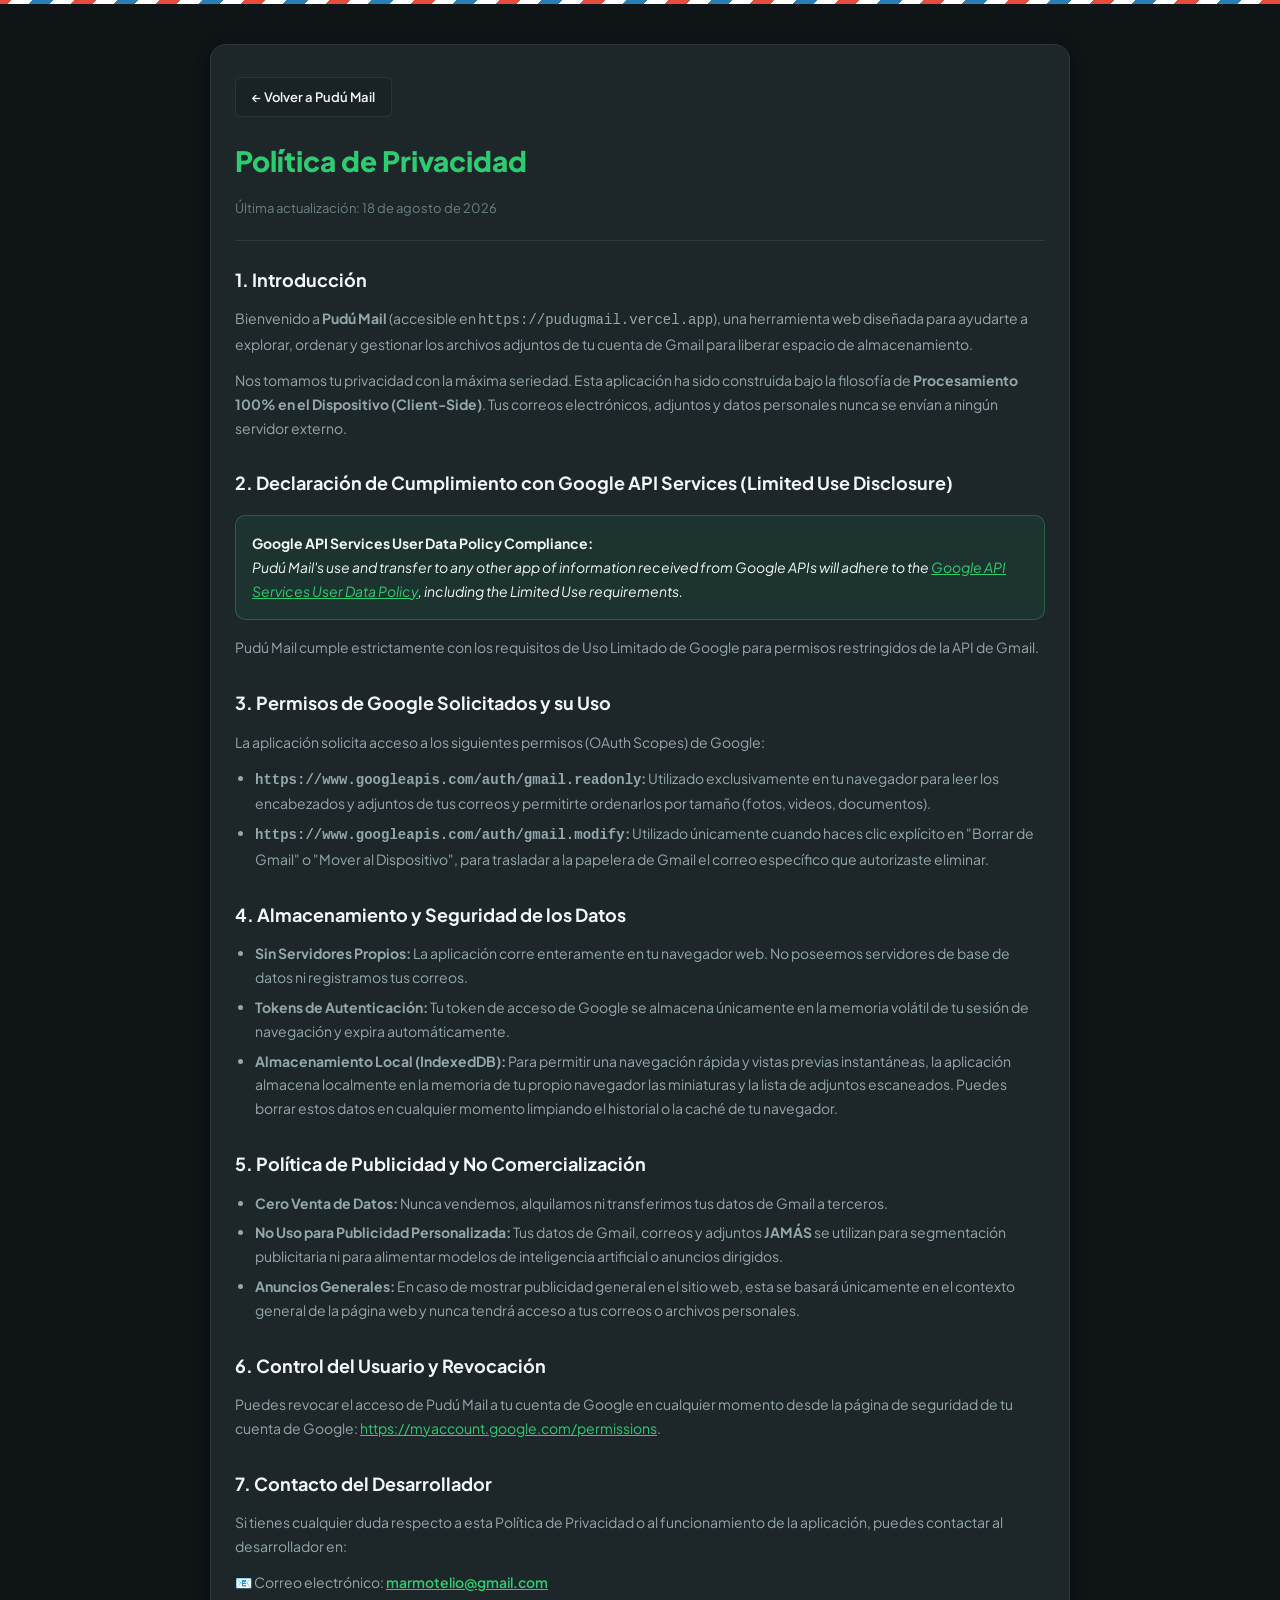
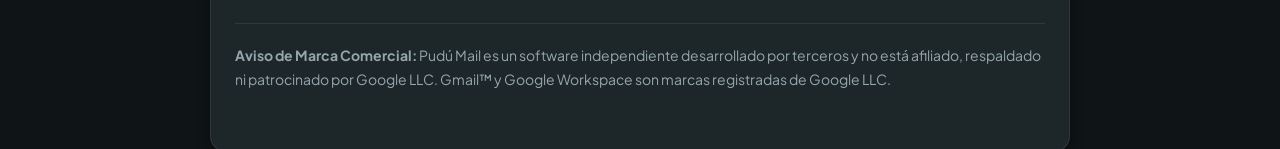
==== privacy.html @ 24bbc33c "legal: Add Privacy Policy, Terms of Service, Google Limited Use disclosure and trademark disclaimer " ====
<!DOCTYPE html>
<html lang="es">
<head>
  <meta charset="UTF-8">
  <meta name="viewport" content="width=device-width, initial-scale=1.0">
  <title>Política de Privacidad | Pudú Mail</title>
  <meta name="description" content="Política de Privacidad de Pudú Mail. Conoce cómo protegemos tus datos de Gmail con procesamiento 100% del lado del cliente.">
  <link rel="preconnect" href="https://fonts.googleapis.com">
  <link rel="preconnect" href="https://fonts.gstatic.com" crossorigin>
  <link href="https://fonts.googleapis.com/css2?family=Plus+Jakarta+Sans:wght@400;500;600;700;800&family=JetBrains+Mono:wght@500;700&display=swap" rel="stylesheet">
  <link rel="stylesheet" href="style.css">
  <link rel="icon" href="data:image/svg+xml,<svg xmlns=%22http://www.w3.org/2000/svg%22 viewBox=%220 0 100 100%22><text y=%22.9em%22 font-size=%2290%22>🦌</text></svg>">
  <style>
    .legal-container {
      max-width: 860px;
      margin: 40px auto;
      padding: 32px 24px;
      background: var(--bg-surface);
      border: 1px solid var(--border-subtle);
      border-radius: var(--radius-lg);
      box-shadow: var(--shadow-md);
      color: var(--text-primary);
      line-height: 1.7;
    }
    .legal-header {
      border-bottom: 1px solid var(--border-subtle);
      padding-bottom: 20px;
      margin-bottom: 24px;
    }
    .legal-header h1 {
      font-size: 28px;
      font-weight: 800;
      color: #2ecc71;
      margin-bottom: 8px;
    }
    .legal-date {
      font-size: 13px;
      color: var(--text-muted);
    }
    .legal-section {
      margin-bottom: 28px;
    }
    .legal-section h2 {
      font-size: 18px;
      font-weight: 700;
      color: var(--text-primary);
      margin-bottom: 12px;
    }
    .legal-section p, .legal-section ul {
      font-size: 14px;
      color: var(--text-secondary);
      margin-bottom: 12px;
    }
    .legal-section ul {
      padding-left: 20px;
    }
    .legal-section li {
      margin-bottom: 6px;
    }
    .highlight-box {
      background: rgba(46, 204, 113, 0.08);
      border: 1px solid rgba(46, 204, 113, 0.3);
      padding: 16px;
      border-radius: var(--radius-md);
      margin: 16px 0;
      font-size: 14px;
    }
    .btn-back-home {
      display: inline-flex;
      align-items: center;
      gap: 6px;
      padding: 8px 16px;
      background: var(--bg-card);
      border: 1px solid var(--border-subtle);
      border-radius: var(--radius-sm);
      color: var(--text-primary);
      text-decoration: none;
      font-size: 13px;
      font-weight: 600;
      margin-bottom: 20px;
      transition: all 0.2s ease;
    }
    .btn-back-home:hover {
      border-color: #2ecc71;
      color: #2ecc71;
    }
  </style>
</head>
<body class="pudu-theme">
  <div class="airmail-ribbon"></div>

  <div class="legal-container">
    <a href="index.html" class="btn-back-home">&larr; Volver a Pudú Mail</a>

    <div class="legal-header">
      <h1>Política de Privacidad</h1>
      <span class="legal-date">Última actualización: 18 de agosto de 2026</span>
    </div>

    <div class="legal-section">
      <h2>1. Introducción</h2>
      <p>
        Bienvenido a <strong>Pudú Mail</strong> (accesible en <code>https://pudugmail.vercel.app</code>), una herramienta web diseñada para ayudarte a explorar, ordenar y gestionar los archivos adjuntos de tu cuenta de Gmail para liberar espacio de almacenamiento.
      </p>
      <p>
        Nos tomamos tu privacidad con la máxima seriedad. Esta aplicación ha sido construida bajo la filosofía de <strong>Procesamiento 100% en el Dispositivo (Client-Side)</strong>. Tus correos electrónicos, adjuntos y datos personales nunca se envían a ningún servidor externo.
      </p>
    </div>

    <div class="legal-section">
      <h2>2. Declaración de Cumplimiento con Google API Services (Limited Use Disclosure)</h2>
      <div class="highlight-box">
        <strong>Google API Services User Data Policy Compliance:</strong><br>
        <em>Pudú Mail's use and transfer to any other app of information received from Google APIs will adhere to the <a href="https://developers.google.com/terms/api-services-user-data-policy" target="_blank" style="color: #2ecc71; text-decoration: underline;">Google API Services User Data Policy</a>, including the Limited Use requirements.</em>
      </div>
      <p>
        Pudú Mail cumple estrictamente con los requisitos de Uso Limitado de Google para permisos restringidos de la API de Gmail.
      </p>
    </div>

    <div class="legal-section">
      <h2>3. Permisos de Google Solicitados y su Uso</h2>
      <p>La aplicación solicita acceso a los siguientes permisos (OAuth Scopes) de Google:</p>
      <ul>
        <li>
          <strong><code>https://www.googleapis.com/auth/gmail.readonly</code>:</strong> Utilizado exclusivamente en tu navegador para leer los encabezados y adjuntos de tus correos y permitirte ordenarlos por tamaño (fotos, videos, documentos).
        </li>
        <li>
          <strong><code>https://www.googleapis.com/auth/gmail.modify</code>:</strong> Utilizado únicamente cuando haces clic explícito en "Borrar de Gmail" o "Mover al Dispositivo", para trasladar a la papelera de Gmail el correo específico que autorizaste eliminar.
        </li>
      </ul>
    </div>

    <div class="legal-section">
      <h2>4. Almacenamiento y Seguridad de los Datos</h2>
      <ul>
        <li><strong>Sin Servidores Propios:</strong> La aplicación corre enteramente en tu navegador web. No poseemos servidores de base de datos ni registramos tus correos.</li>
        <li><strong>Tokens de Autenticación:</strong> Tu token de acceso de Google se almacena únicamente en la memoria volátil de tu sesión de navegación y expira automáticamente.</li>
        <li><strong>Almacenamiento Local (IndexedDB):</strong> Para permitir una navegación rápida y vistas previas instantáneas, la aplicación almacena localmente en la memoria de tu propio navegador las miniaturas y la lista de adjuntos escaneados. Puedes borrar estos datos en cualquier momento limpiando el historial o la caché de tu navegador.</li>
      </ul>
    </div>

    <div class="legal-section">
      <h2>5. Política de Publicidad y No Comercialización</h2>
      <ul>
        <li><strong>Cero Venta de Datos:</strong> Nunca vendemos, alquilamos ni transferimos tus datos de Gmail a terceros.</li>
        <li><strong>No Uso para Publicidad Personalizada:</strong> Tus datos de Gmail, correos y adjuntos <strong>JAMÁS</strong> se utilizan para segmentación publicitaria ni para alimentar modelos de inteligencia artificial o anuncios dirigidos.</li>
        <li><strong>Anuncios Generales:</strong> En caso de mostrar publicidad general en el sitio web, esta se basará únicamente en el contexto general de la página web y nunca tendrá acceso a tus correos o archivos personales.</li>
      </ul>
    </div>

    <div class="legal-section">
      <h2>6. Control del Usuario y Revocación</h2>
      <p>
        Puedes revocar el acceso de Pudú Mail a tu cuenta de Google en cualquier momento desde la página de seguridad de tu cuenta de Google: <a href="https://myaccount.google.com/permissions" target="_blank" style="color: #2ecc71;">https://myaccount.google.com/permissions</a>.
      </p>
    </div>

    <div class="legal-section">
      <h2>7. Contacto del Desarrollador</h2>
      <p>
        Si tienes cualquier duda respecto a esta Política de Privacidad o al funcionamiento de la aplicación, puedes contactar al desarrollador en:
      </p>
      <p>
        📧 Correo electrónico: <a href="mailto:marmotelio@gmail.com" style="color: #2ecc71; font-weight: 600;">marmotelio@gmail.com</a>
      </p>
    </div>

    <div class="legal-section" style="border-top: 1px solid var(--border-subtle); padding-top: 20px; font-size: 12px; color: var(--text-muted);">
      <p>
        <strong>Aviso de Marca Comercial:</strong> Pudú Mail es un software independiente desarrollado por terceros y no está afiliado, respaldado ni patrocinado por Google LLC. Gmail™ y Google Workspace son marcas registradas de Google LLC.
      </p>
    </div>
  </div>
</body>
</html>
---- style.css ----
/* ==========================================================================
   PUDÚ GMAIL - CHILEAN POSTAL THEME
   Warm Southern Chilean Forest & Vintage Post Office Aesthetics
   ========================================================================== */

:root {
  --font-main: 'Plus Jakarta Sans', -apple-system, BlinkMacSystemFont, 'Segoe UI', Roboto, sans-serif;
  --font-mono: 'JetBrains Mono', monospace;

  /* Palette: Warm Patagonian Wood, Valdivian Forest & Airmail */
  --bg-app: #0f1416;
  --bg-sidebar: #161e20;
  --bg-surface: #1d272a;
  --bg-surface-hover: #263337;
  --bg-card: #192225;
  --bg-card-hover: #222e32;
  --bg-modal: #161e20;

  --border-subtle: rgba(255, 255, 255, 0.08);
  --border-wood: #3a4a4f;

  --text-primary: #f2f7f7;
  --text-secondary: #94a7ac;
  --text-muted: #6b7f84;

  --pudu-brown: #a0522d;
  --pudu-amber: #e67e22;
  --pudu-forest: #2ecc71;
  --pudu-forest-dark: #1b5e20;
  --pudu-blue: #3498db;
  --pudu-red: #e74c3c;
  --pudu-gold: #f39c12;

  --radius-sm: 6px;
  --radius-md: 10px;
  --radius-lg: 16px;
  --radius-xl: 24px;

  --shadow-sm: 0 1px 3px rgba(0, 0, 0, 0.3);
  --shadow-md: 0 4px 14px rgba(0, 0, 0, 0.4);
  --shadow-lg: 0 12px 30px rgba(0, 0, 0, 0.6);
  --shadow-glow-huge: 0 0 18px rgba(231, 76, 60, 0.35);
  --shadow-glow-audio: 0 0 16px rgba(52, 152, 219, 0.4);
}

* {
  box-sizing: border-box;
  margin: 0;
  padding: 0;
}

body.pudu-theme {
  font-family: var(--font-main);
  background-color: var(--bg-app);
  color: var(--text-primary);
  height: 100vh;
  overflow: hidden;
  display: flex;
  flex-direction: column;
  -webkit-font-smoothing: antialiased;
}

/* --------------------------------------------------------------------------
   Aeropostal Ribbon Top
   -------------------------------------------------------------------------- */
.airmail-ribbon {
  height: 4px;
  background: repeating-linear-gradient(
    -45deg,
    #e74c3c 0,
    #e74c3c 15px,
    #ffffff 15px,
    #ffffff 30px,
    #2980b9 30px,
    #2980b9 45px,
    #ffffff 45px,
    #ffffff 60px
  );
  width: 100%;
  flex-shrink: 0;
}

/* --------------------------------------------------------------------------
   Zero-Friction Authentication Hero Screen
   -------------------------------------------------------------------------- */
.login-hero-container {
  flex: 1;
  display: flex;
  align-items: center;
  justify-content: center;
  padding: 24px;
  background: radial-gradient(circle at center, #1b2629 0%, #0d1214 100%);
  overflow-y: auto;
}

.login-hero-card {
  background: var(--bg-card);
  border: 1px solid var(--border-wood);
  border-radius: var(--radius-xl);
  padding: 40px 32px;
  max-width: 480px;
  width: 100%;
  text-align: center;
  box-shadow: var(--shadow-lg);
  display: flex;
  flex-direction: column;
  align-items: center;
  gap: 14px;
  animation: fadeIn 0.3s ease;
}

.hero-pudu-box {
  width: 110px;
  height: 110px;
  border-radius: 50%;
  overflow: hidden;
  border: 3px solid #2ecc71;
  box-shadow: 0 4px 20px rgba(46, 204, 113, 0.35);
  margin-bottom: 2px;
}
.hero-pudu-img { width: 100%; height: 100%; object-fit: cover; }

.login-hero-card h2 {
  font-size: 26px;
  font-weight: 800;
  color: #fff;
  letter-spacing: -0.5px;
}

.hero-badge {
  font-size: 10px;
  font-weight: 700;
  background: rgba(231, 76, 60, 0.2);
  color: #ff7675;
  padding: 3px 8px;
  border-radius: 12px;
  letter-spacing: 0.5px;
}

.hero-subtitle {
  font-size: 13px;
  color: var(--text-secondary);
  line-height: 1.5;
  max-width: 380px;
  margin-bottom: 6px;
}

.hero-action-box {
  width: 100%;
  display: flex;
  flex-direction: column;
  gap: 12px;
}

.btn-google-direct {
  background: #ffffff;
  color: #1f2937;
  border: none;
  border-radius: var(--radius-md);
  padding: 14px 20px;
  font-family: inherit;
  font-size: 15px;
  font-weight: 700;
  display: inline-flex;
  align-items: center;
  justify-content: center;
  gap: 12px;
  cursor: pointer;
  box-shadow: 0 4px 14px rgba(0, 0, 0, 0.3);
  transition: all 0.2s cubic-bezier(0.16, 1, 0.3, 1);
}

.btn-google-direct:hover {
  background: #f3f4f6;
  transform: translateY(-2px);
  box-shadow: 0 6px 20px rgba(0, 0, 0, 0.4);
}

.hero-privacy-note {
  font-size: 11px;
  color: var(--text-muted);
  line-height: 1.4;
}

.hero-footer-features {
  display: flex;
  justify-content: space-between;
  width: 100%;
  border-top: 1px solid var(--border-subtle);
  padding-top: 16px;
  margin-top: 6px;
  gap: 10px;
}

.hero-feature-item {
  display: flex;
  flex-direction: column;
  align-items: center;
  gap: 2px;
  flex: 1;
}
.hero-feature-item span { font-size: 18px; margin-bottom: 2px; }
.hero-feature-item strong { font-size: 11px; color: var(--text-primary); }
.hero-feature-item small { font-size: 10px; color: var(--text-muted); text-align: center; }

/* --------------------------------------------------------------------------
   Layout
   -------------------------------------------------------------------------- */
.app-layout {
  display: flex;
  flex: 1;
  height: calc(100vh - 4px);
  overflow: hidden;
}

/* --------------------------------------------------------------------------
   Sync Progress Banner
   -------------------------------------------------------------------------- */
.sync-banner {
  background: linear-gradient(90deg, #1b5e20, #2e7d32, #1565c0);
  color: #fff;
  padding: 10px 20px;
  font-size: 13px;
  box-shadow: 0 3px 10px rgba(0,0,0,0.3);
  z-index: 100;
  transition: all 0.3s ease;
}

.sync-banner-content {
  display: flex;
  align-items: center;
  gap: 14px;
  max-width: 1400px;
  margin: 0 auto;
}

.pudu-walking-icon {
  font-size: 20px;
  animation: puduBounce 0.6s infinite alternate ease-in-out;
}

@keyframes puduBounce {
  from { transform: translateY(0); }
  to { transform: translateY(-4px); }
}

.sync-text-group {
  display: flex;
  flex-direction: column;
  min-width: 200px;
}
.sync-text-group strong { font-size: 12px; }
.sync-text-group span { font-size: 11px; opacity: 0.85; }

.sync-progress-bar-container {
  flex: 1;
  height: 8px;
  background: rgba(255,255,255,0.2);
  border-radius: 4px;
  overflow: hidden;
}

.sync-progress-bar {
  height: 100%;
  background: #a5d6a7;
  transition: width 0.25s ease;
}

.sync-pct {
  font-family: var(--font-mono);
  font-weight: 700;
  font-size: 12px;
}

/* --------------------------------------------------------------------------
   Sidebar
   -------------------------------------------------------------------------- */
.sidebar {
  width: 280px;
  min-width: 280px;
  background-color: var(--bg-sidebar);
  border-right: 1px solid var(--border-subtle);
  display: flex;
  flex-direction: column;
  height: 100%;
}

.sidebar-header {
  padding: 16px 18px;
  border-bottom: 1px solid var(--border-subtle);
}

.brand {
  display: flex;
  align-items: center;
  gap: 12px;
}

.brand-avatar-box {
  width: 44px;
  height: 44px;
  border-radius: 50%;
  overflow: hidden;
  border: 2px solid var(--pudu-amber);
  box-shadow: 0 2px 8px rgba(230, 126, 34, 0.3);
  flex-shrink: 0;
  background: #2c3e50;
  display: flex;
  align-items: center;
  justify-content: center;
}

.brand-pudu-img {
  width: 100%;
  height: 100%;
  object-fit: cover;
}

.fallback-avatar { font-size: 24px; }

.brand-text h2 {
  font-size: 16px;
  font-weight: 800;
  letter-spacing: -0.3px;
  color: #fff;
}

.badge-chile {
  font-size: 9px;
  background: rgba(231, 76, 60, 0.2);
  color: #ff7675;
  padding: 2px 6px;
  border-radius: 4px;
  font-weight: 700;
  letter-spacing: 0.5px;
}

.sidebar-scrollable {
  flex: 1;
  overflow-y: auto;
  padding: 16px 14px;
  display: flex;
  flex-direction: column;
  gap: 16px;
}

/* Account Card with Postal Stamp */
.account-card {
  background: var(--bg-surface);
  border: 1px solid var(--border-subtle);
  border-radius: var(--radius-md);
  padding: 10px 12px;
  display: flex;
  align-items: center;
  gap: 10px;
  position: relative;
}

.account-stamp {
  width: 34px;
  height: 34px;
  border-radius: 4px;
  overflow: hidden;
  border: 1px dashed rgba(255,255,255,0.3);
  flex-shrink: 0;
}

.stamp-mini-img {
  width: 100%;
  height: 100%;
  object-fit: cover;
}

.account-info {
  flex: 1;
  min-width: 0;
}

.account-email {
  font-size: 12px;
  font-weight: 600;
  display: block;
  white-space: nowrap;
  overflow: hidden;
  text-overflow: ellipsis;
}

.account-status {
  font-size: 10px;
  color: var(--text-secondary);
}

.account-status.active {
  color: #2ecc71;
}

/* Freed Space Card */
.freed-space-card {
  background: linear-gradient(135deg, rgba(46, 204, 113, 0.15), rgba(39, 174, 96, 0.05));
  border: 1px solid rgba(46, 204, 113, 0.3);
  border-radius: var(--radius-md);
  padding: 10px 12px;
  display: flex;
  align-items: center;
  gap: 10px;
}

.freed-icon { font-size: 24px; }
.freed-content { display: flex; flex-direction: column; }
.freed-label { font-size: 11px; color: var(--text-secondary); }
.freed-content strong {
  font-family: var(--font-mono);
  font-size: 15px;
  color: #2ecc71;
}

/* Sidebar Nav */
.section-title {
  font-size: 11px;
  font-weight: 700;
  color: var(--text-muted);
  letter-spacing: 0.8px;
  margin-bottom: 8px;
  padding-left: 8px;
}

.nav-links {
  display: flex;
  flex-direction: column;
  gap: 2px;
}

.nav-item {
  display: flex;
  align-items: center;
  gap: 10px;
  padding: 9px 12px;
  background: transparent;
  border: none;
  color: var(--text-secondary);
  font-family: inherit;
  font-size: 13px;
  font-weight: 500;
  border-radius: var(--radius-sm);
  cursor: pointer;
  width: 100%;
  text-align: left;
  transition: all 0.15s ease;
}

.nav-item:hover {
  background-color: var(--bg-surface-hover);
  color: var(--text-primary);
}

.nav-item.active {
  background-color: rgba(46, 204, 113, 0.15);
  color: #a8e6cf;
  font-weight: 600;
}

.nav-icon { font-size: 16px; }
.nav-label { flex: 1; white-space: nowrap; overflow: hidden; text-overflow: ellipsis; }

.nav-count {
  font-size: 11px;
  font-family: var(--font-mono);
  background: rgba(255, 255, 255, 0.08);
  padding: 2px 6px;
  border-radius: 10px;
  color: var(--text-secondary);
}

/* Size Dots */
.size-dot { width: 8px; height: 8px; border-radius: 50%; }
.dot-huge { background-color: var(--pudu-red); box-shadow: 0 0 6px rgba(231, 76, 60, 0.6); }
.dot-large { background-color: var(--pudu-amber); }
.dot-medium { background-color: var(--pudu-blue); }
.dot-small { background-color: var(--pudu-forest); }

/* Storage Widget */
.storage-widget {
  background: var(--bg-surface);
  border: 1px solid var(--border-subtle);
  border-radius: var(--radius-md);
  padding: 12px 14px;
  display: flex;
  flex-direction: column;
  gap: 8px;
}

.storage-header {
  display: flex;
  justify-content: space-between;
  font-size: 12px;
  color: var(--text-secondary);
}

.storage-header strong {
  color: var(--text-primary);
  font-family: var(--font-mono);
}

.storage-multi-bar {
  display: flex;
  height: 6px;
  background: rgba(255,255,255,0.08);
  border-radius: 3px;
  overflow: hidden;
  gap: 2px;
}

.bar-segment { height: 100%; transition: width 0.3s ease; }
.bar-images { background: #3498db; }
.bar-videos { background: #e74c3c; }
.bar-docs { background: #2ecc71; }
.bar-other { background: #9b59b6; }

.storage-legend {
  display: flex;
  justify-content: space-between;
  font-size: 10px;
  color: var(--text-muted);
}
.legend-item { display: flex; align-items: center; gap: 4px; }
.legend-dot { width: 6px; height: 6px; border-radius: 50%; }
.dot-img { background: #3498db; }
.dot-vid { background: #e74c3c; }
.dot-doc { background: #2ecc71; }

.sidebar-footer {
  padding: 14px;
  border-top: 1px solid var(--border-subtle);
}

/* --------------------------------------------------------------------------
   Toolbar
   -------------------------------------------------------------------------- */
.main-content {
  flex: 1;
  display: flex;
  flex-direction: column;
  height: 100%;
  overflow: hidden;
  background: var(--bg-app);
}

.explorer-toolbar {
  padding: 12px 24px;
  background-color: var(--bg-sidebar);
  border-bottom: 1px solid var(--border-subtle);
  display: flex;
  align-items: center;
  justify-content: space-between;
  gap: 16px;
  flex-wrap: wrap;
}

.toolbar-left, .toolbar-right {
  display: flex;
  align-items: center;
  gap: 14px;
}

.breadcrumb-bar {
  display: flex;
  align-items: center;
  gap: 6px;
  font-size: 13px;
  color: var(--text-secondary);
}

.breadcrumb-root {
  display: flex;
  align-items: center;
  gap: 6px;
  color: var(--text-primary);
  font-weight: 700;
}

.breadcrumb-curr {
  color: #2ecc71;
  font-weight: 600;
}

/* Search Box */
.search-box {
  position: relative;
  width: 320px;
}

.search-icon {
  position: absolute;
  left: 10px;
  top: 50%;
  transform: translateY(-50%);
  color: var(--text-muted);
  pointer-events: none;
  font-size: 14px;
}

.search-box input {
  width: 100%;
  padding: 8px 32px 8px 34px;
  background: var(--bg-surface);
  border: 1px solid var(--border-subtle);
  border-radius: var(--radius-sm);
  color: var(--text-primary);
  font-family: inherit;
  font-size: 13px;
  outline: none;
  transition: all 0.2s ease;
}

.search-box input:focus {
  border-color: #2ecc71;
  background: var(--bg-surface-hover);
  box-shadow: 0 0 0 2px rgba(46, 204, 113, 0.2);
}

.btn-clear {
  position: absolute;
  right: 8px;
  top: 50%;
  transform: translateY(-50%);
  background: none;
  border: none;
  color: var(--text-muted);
  font-size: 16px;
  cursor: pointer;
}

/* Select Box */
.sort-selector {
  display: flex;
  align-items: center;
  gap: 6px;
}

.sort-label {
  font-size: 12px;
  color: var(--text-secondary);
}

.select-styled {
  background: var(--bg-surface);
  border: 1px solid var(--border-subtle);
  color: var(--text-primary);
  padding: 7px 12px;
  font-family: inherit;
  font-size: 13px;
  border-radius: var(--radius-sm);
  outline: none;
  cursor: pointer;
}
.select-styled:focus { border-color: #2ecc71; }

/* View Mode Switcher */
.view-toggle-group {
  display: flex;
  background: var(--bg-surface);
  border: 1px solid var(--border-subtle);
  border-radius: var(--radius-sm);
  padding: 2px;
}

.btn-toggle {
  background: transparent;
  border: none;
  color: var(--text-secondary);
  padding: 6px 8px;
  border-radius: 4px;
  cursor: pointer;
  display: flex;
  align-items: center;
  justify-content: center;
  transition: all 0.15s ease;
}

.btn-toggle:hover { color: var(--text-primary); }
.btn-toggle.active { background: var(--bg-surface-hover); color: #2ecc71; }

/* Status Bar */
.status-bar {
  padding: 8px 24px;
  background: rgba(22, 30, 32, 0.5);
  border-bottom: 1px solid var(--border-subtle);
  display: flex;
  align-items: center;
  justify-content: space-between;
  font-size: 12px;
  color: var(--text-secondary);
}

.pudu-hint-pill {
  background: rgba(46, 204, 113, 0.1);
  color: #a8e6cf;
  padding: 3px 8px;
  border-radius: 12px;
  font-size: 11px;
}

.checkbox-container {
  display: flex;
  align-items: center;
  gap: 8px;
  cursor: pointer;
  user-select: none;
}

/* --------------------------------------------------------------------------
   Explorer Grid View (Instagram-style Dynamic Feed)
   -------------------------------------------------------------------------- */
.explorer-body {
  flex: 1;
  overflow-y: auto;
  padding: 20px 24px 80px 24px;
  display: flex;
  flex-direction: column;
  scroll-behavior: smooth;
}

.attachments-grid {
  display: grid;
  grid-template-columns: repeat(auto-fill, minmax(210px, 1fr));
  gap: 16px;
}

/* Attachment Card */
.attachment-card {
  background: var(--bg-card);
  border: 1px solid var(--border-subtle);
  border-radius: var(--radius-md);
  overflow: hidden;
  display: flex;
  flex-direction: column;
  cursor: pointer;
  position: relative;
  transition: all 0.2s cubic-bezier(0.16, 1, 0.3, 1);
}

.attachment-card:hover {
  transform: translateY(-3px);
  border-color: rgba(46, 204, 113, 0.4);
  box-shadow: var(--shadow-md);
}

.attachment-card.huge-file {
  border-color: rgba(231, 76, 60, 0.3);
}
.attachment-card.huge-file:hover {
  box-shadow: var(--shadow-glow-huge);
}

.attachment-card.selected {
  border-color: #2ecc71;
  background-color: rgba(46, 204, 113, 0.08);
}

.attachment-card.audio-playing {
  border-color: #3498db;
  box-shadow: var(--shadow-glow-audio);
}

/* Thumbnail Area */
.card-preview-wrapper {
  position: relative;
  width: 100%;
  height: 155px;
  background-color: #111718;
  display: flex;
  align-items: center;
  justify-content: center;
  overflow: hidden;
}

.card-img-preview {
  width: 100%;
  height: 100%;
  object-fit: cover;
  transition: transform 0.3s ease, opacity 0.3s ease;
}

.card-img-preview.fade-in {
  animation: fadeIn 0.3s ease;
}

.attachment-card:hover .card-img-preview {
  transform: scale(1.04);
}

.card-loading-shimmer {
  display: flex;
  align-items: center;
  justify-content: center;
  width: 100%;
  height: 100%;
  background: linear-gradient(90deg, #131a1c 0%, #1a2427 50%, #131a1c 100%);
  background-size: 200% 100%;
  animation: shimmer 1.5s infinite;
}

@keyframes shimmer {
  0% { background-position: 200% 0; }
  100% { background-position: -200% 0; }
}

.card-icon-fallback {
  font-size: 44px;
  opacity: 0.85;
}

.card-size-badge {
  position: absolute;
  top: 8px;
  right: 8px;
  font-family: var(--font-mono);
  font-size: 11px;
  font-weight: 700;
  padding: 3px 7px;
  border-radius: 4px;
  backdrop-filter: blur(8px);
  background: rgba(15, 20, 22, 0.85);
  border: 1px solid var(--border-subtle);
  color: #fff;
  z-index: 2;
}

.badge-huge {
  background: rgba(231, 76, 60, 0.9);
  color: #fff;
  border-color: #e74c3c;
}
.badge-large {
  background: rgba(230, 126, 34, 0.9);
  color: #000;
  border-color: #e67e22;
}

/* Video Overlay */
.card-video-overlay {
  position: absolute;
  inset: 0;
  display: flex;
  align-items: center;
  justify-content: center;
  background: rgba(0, 0, 0, 0.35);
  z-index: 1;
}
.play-btn-circle {
  width: 42px;
  height: 42px;
  background: rgba(255, 255, 255, 0.95);
  border-radius: 50%;
  display: flex;
  align-items: center;
  justify-content: center;
  color: #0f1416;
  box-shadow: 0 4px 12px rgba(0,0,0,0.5);
  transition: transform 0.2s ease;
}
.attachment-card:hover .play-btn-circle {
  transform: scale(1.1);
}

/* Inline Audio Card Widget */
.card-audio-preview {
  width: 100%;
  height: 100%;
  background: linear-gradient(135deg, #1a2528 0%, #101618 100%);
  display: flex;
  flex-direction: column;
  align-items: center;
  justify-content: center;
  gap: 10px;
  padding: 16px;
}

.audio-pulse-circle {
  width: 48px;
  height: 48px;
  border-radius: 50%;
  background: #3498db;
  color: #fff;
  display: flex;
  align-items: center;
  justify-content: center;
  cursor: pointer;
  box-shadow: 0 4px 14px rgba(52, 152, 219, 0.4);
  transition: transform 0.2s ease, background-color 0.2s ease;
}
.audio-pulse-circle:hover {
  transform: scale(1.08);
  background: #2980b9;
}
.audio-pulse-circle.loading {
  animation: pulseLoading 1s infinite alternate;
}
@keyframes pulseLoading {
  from { opacity: 0.5; transform: scale(0.95); }
  to { opacity: 1; transform: scale(1.05); }
}

.audio-wave-bars {
  display: flex;
  align-items: flex-end;
  gap: 3px;
  height: 16px;
}
.audio-wave-bars span {
  width: 3px;
  height: 4px;
  background: #3498db;
  border-radius: 2px;
  transition: height 0.2s ease;
}
.attachment-card.audio-playing .audio-wave-bars span:nth-child(1) { animation: wave 0.8s infinite ease-in-out; }
.attachment-card.audio-playing .audio-wave-bars span:nth-child(2) { animation: wave 0.8s infinite ease-in-out 0.2s; }
.attachment-card.audio-playing .audio-wave-bars span:nth-child(3) { animation: wave 0.8s infinite ease-in-out 0.4s; }
.attachment-card.audio-playing .audio-wave-bars span:nth-child(4) { animation: wave 0.8s infinite ease-in-out 0.1s; }
.attachment-card.audio-playing .audio-wave-bars span:nth-child(5) { animation: wave 0.8s infinite ease-in-out 0.3s; }

@keyframes wave {
  0%, 100% { height: 4px; }
  50% { height: 16px; }
}

.audio-time-label {
  font-family: var(--font-mono);
  font-size: 11px;
  color: var(--text-secondary);
}

/* Rich Format Badge Box (AI, PSD, TIF, RAW, CAD, etc.) */
.card-format-badge-box {
  width: 100%;
  height: 100%;
  display: flex;
  flex-direction: column;
  align-items: center;
  justify-content: center;
  gap: 8px;
  padding: 16px;
  transition: transform 0.2s ease;
}

.attachment-card:hover .card-format-badge-box {
  transform: scale(1.05);
}

.format-icon {
  font-size: 46px;
  filter: drop-shadow(0 2px 8px rgba(0,0,0,0.3));
}

.format-label-pill {
  font-family: var(--font-mono);
  font-size: 11px;
  font-weight: 800;
  padding: 2px 8px;
  border-radius: 6px;
  border: 1.5px solid currentColor;
  background: rgba(15, 20, 22, 0.6);
  letter-spacing: 0.5px;
}

/* Card Checkbox */
.card-checkbox {
  position: absolute;
  top: 8px;
  left: 8px;
  z-index: 3;
  width: 18px;
  height: 18px;
  cursor: pointer;
  opacity: 0;
  transition: opacity 0.15s ease;
}

.attachment-card:hover .card-checkbox,
.attachment-card.selected .card-checkbox {
  opacity: 1;
}

/* Card Body */
.card-body {
  padding: 10px 12px;
  display: flex;
  flex-direction: column;
  gap: 4px;
  flex: 1;
}

.card-title {
  font-size: 13px;
  font-weight: 600;
  color: var(--text-primary);
  white-space: nowrap;
  overflow: hidden;
  text-overflow: ellipsis;
}

.card-meta {
  display: flex;
  align-items: center;
  justify-content: space-between;
  font-size: 11px;
  color: var(--text-secondary);
}

.card-sender {
  white-space: nowrap;
  overflow: hidden;
  text-overflow: ellipsis;
  max-width: 110px;
}

.card-actions-quick {
  display: flex;
  align-items: center;
  justify-content: space-between;
  margin-top: 6px;
  padding-top: 6px;
  border-top: 1px solid var(--border-subtle);
}

.btn-quick-move {
  background: rgba(46, 204, 113, 0.15);
  color: #2ecc71;
  border: none;
  font-size: 11px;
  font-weight: 600;
  padding: 3px 8px;
  border-radius: 4px;
  cursor: pointer;
  transition: background 0.15s ease;
}
.btn-quick-move:hover {
  background: rgba(46, 204, 113, 0.3);
}

.btn-quick-gmail {
  display: flex;
  align-items: center;
  gap: 4px;
  font-size: 11px;
  font-weight: 600;
  color: #ff7675;
  text-decoration: none;
  background: rgba(231, 76, 60, 0.1);
  padding: 3px 8px;
  border-radius: 4px;
}
.btn-quick-gmail:hover {
  background: rgba(231, 76, 60, 0.2);
}

/* --------------------------------------------------------------------------
   Infinite Scroll Sentinel (Gold Standard)
   -------------------------------------------------------------------------- */
.infinite-sentinel {
  width: 100%;
  padding: 30px 0 60px 0;
  display: flex;
  flex-direction: column;
  align-items: center;
  justify-content: center;
  min-height: 80px;
}

.infinite-loader {
  background: var(--bg-surface);
  border: 1px solid var(--border-subtle);
  padding: 10px 22px;
  border-radius: var(--radius-xl);
  display: inline-flex;
  align-items: center;
  gap: 10px;
  font-size: 13px;
  color: var(--text-secondary);
  box-shadow: var(--shadow-sm);
  transition: opacity 0.2s ease;
}

.loader-pudu-bounce {
  font-size: 18px;
  animation: puduBounce 0.6s infinite alternate ease-in-out;
}

.infinite-end-msg {
  padding: 16px 24px;
  color: var(--text-muted);
  font-size: 13px;
  font-weight: 500;
  text-align: center;
  opacity: 0.85;
}

/* --------------------------------------------------------------------------
   Table View (List Mode)
   -------------------------------------------------------------------------- */
.table-container {
  overflow-x: auto;
  background: var(--bg-card);
  border: 1px solid var(--border-subtle);
  border-radius: var(--radius-md);
}

.explorer-table {
  width: 100%;
  border-collapse: collapse;
  text-align: left;
  font-size: 13px;
}

.explorer-table th {
  padding: 10px 12px;
  background: var(--bg-surface);
  color: var(--text-secondary);
  font-weight: 600;
  border-bottom: 1px solid var(--border-subtle);
  white-space: nowrap;
}

.explorer-table th.sortable { cursor: pointer; }
.explorer-table th.sortable:hover { color: var(--text-primary); }
.explorer-table th.sortable.active { color: #2ecc71; }

.explorer-table td {
  padding: 10px 12px;
  border-bottom: 1px solid rgba(255, 255, 255, 0.04);
  vertical-align: middle;
}

.explorer-table tbody tr {
  cursor: pointer;
  transition: background-color 0.15s ease;
}

.explorer-table tbody tr:hover { background-color: var(--bg-surface-hover); }
.explorer-table tbody tr.selected { background-color: rgba(46, 204, 113, 0.1); }

.table-thumb {
  width: 34px;
  height: 34px;
  border-radius: 4px;
  object-fit: cover;
  background: #111;
  display: block;
}

.size-pill {
  font-family: var(--font-mono);
  font-size: 11px;
  font-weight: 600;
  padding: 2px 6px;
  border-radius: 4px;
  background: rgba(255,255,255,0.06);
}

/* --------------------------------------------------------------------------
   Floating Multi-Selection Action Bar
   -------------------------------------------------------------------------- */
.floating-action-bar {
  position: fixed;
  bottom: 24px;
  left: 50%;
  transform: translateX(-50%);
  background: #1e2a2d;
  border: 1px solid #2ecc71;
  border-radius: var(--radius-xl);
  padding: 8px 16px;
  display: flex;
  align-items: center;
  gap: 16px;
  box-shadow: 0 8px 30px rgba(0, 0, 0, 0.7);
  z-index: 500;
  animation: slideUp 0.25s cubic-bezier(0.16, 1, 0.3, 1);
}

@keyframes slideUp {
  from { transform: translate(-50%, 50px); opacity: 0; }
  to { transform: translate(-50%, 0); opacity: 1; }
}

.floating-bar-left {
  display: flex;
  align-items: center;
  gap: 8px;
  font-size: 13px;
  font-weight: 600;
}

.floating-count-badge {
  background: #2ecc71;
  color: #0f1416;
  font-weight: 800;
  font-family: var(--font-mono);
  padding: 2px 8px;
  border-radius: 10px;
}

.floating-size-label {
  color: var(--text-secondary);
  font-family: var(--font-mono);
  font-size: 12px;
}

.floating-bar-actions {
  display: flex;
  align-items: center;
  gap: 8px;
}

.btn-action-move {
  background: linear-gradient(135deg, #27ae60, #2ecc71);
  color: #0f1416;
  border: none;
  font-weight: 700;
  padding: 8px 14px;
  border-radius: var(--radius-md);
  cursor: pointer;
  font-size: 12px;
  transition: transform 0.1s ease;
}
.btn-action-move:hover { transform: scale(1.03); }

.btn-action-download {
  background: var(--bg-surface);
  color: #fff;
  border: 1px solid var(--border-subtle);
  padding: 8px 12px;
  border-radius: var(--radius-md);
  cursor: pointer;
  font-size: 12px;
  font-weight: 600;
}

.btn-action-delete {
  background: rgba(231, 76, 60, 0.2);
  color: #ff7675;
  border: 1px solid rgba(231, 76, 60, 0.4);
  padding: 8px 12px;
  border-radius: var(--radius-md);
  cursor: pointer;
  font-size: 12px;
  font-weight: 600;
}
.btn-action-delete:hover { background: rgba(231, 76, 60, 0.35); }

.btn-action-clear {
  background: transparent;
  border: none;
  color: var(--text-muted);
  font-size: 20px;
  cursor: pointer;
  padding: 0 4px;
}
.btn-action-clear:hover { color: #fff; }

/* --------------------------------------------------------------------------
   Pudú Celebration Toast
   -------------------------------------------------------------------------- */
.pudu-toast {
  position: fixed;
  top: 24px;
  right: 24px;
  background: #1b5e20;
  border: 1px solid #2ecc71;
  color: #fff;
  border-radius: var(--radius-lg);
  padding: 12px 18px;
  display: flex;
  align-items: center;
  gap: 12px;
  box-shadow: 0 10px 25px rgba(0,0,0,0.5);
  z-index: 2000;
  animation: fadeIn 0.3s ease;
}

.toast-pudu-avatar {
  font-size: 28px;
  animation: spin 0.8s ease;
}

.toast-content strong { font-size: 14px; }
.toast-content p { font-size: 12px; opacity: 0.9; }

/* --------------------------------------------------------------------------
   Buttons & Inputs
   -------------------------------------------------------------------------- */
.btn-pudu-primary {
  background: linear-gradient(135deg, #27ae60, #2ecc71);
  color: #0f1416;
  border: none;
  padding: 9px 16px;
  border-radius: var(--radius-sm);
  font-family: inherit;
  font-size: 13px;
  font-weight: 700;
  cursor: pointer;
  display: inline-flex;
  align-items: center;
  justify-content: center;
  gap: 8px;
  transition: all 0.15s ease;
}
.btn-pudu-primary:hover { filter: brightness(1.08); }

.btn-pudu-primary-sm {
  background: #2ecc71;
  color: #0f1416;
  border: none;
  padding: 6px 12px;
  border-radius: var(--radius-sm);
  font-size: 12px;
  font-weight: 700;
  cursor: pointer;
}

.btn-action-move-sm {
  background: #f39c12;
  color: #000;
  border: none;
  padding: 6px 12px;
  border-radius: var(--radius-sm);
  font-size: 12px;
  font-weight: 700;
  cursor: pointer;
}

.btn-action-delete-sm {
  background: rgba(231, 76, 60, 0.2);
  color: #ff7675;
  border: 1px solid rgba(231, 76, 60, 0.4);
  padding: 6px 12px;
  border-radius: var(--radius-sm);
  font-size: 12px;
  font-weight: 600;
  cursor: pointer;
}

.btn-pudu-secondary {
  background: var(--bg-surface);
  color: var(--text-primary);
  border: 1px solid var(--border-subtle);
  padding: 8px 14px;
  border-radius: var(--radius-sm);
  font-size: 13px;
  font-weight: 600;
  cursor: pointer;
  display: inline-flex;
  align-items: center;
  justify-content: center;
  gap: 6px;
  transition: all 0.15s ease;
}
.btn-pudu-secondary:hover { background: var(--bg-surface-hover); color: #2ecc71; }

.btn-gmail {
  background: #ea4335;
  color: #fff;
  text-decoration: none;
  padding: 6px 12px;
  border-radius: var(--radius-sm);
  font-size: 12px;
  font-weight: 600;
  display: inline-flex;
  align-items: center;
  gap: 6px;
}

.btn-icon {
  background: transparent;
  border: none;
  color: var(--text-secondary);
  cursor: pointer;
  padding: 6px;
  border-radius: 4px;
  font-size: 16px;
}

.btn-close-modal {
  background: none;
  border: none;
  color: var(--text-muted);
  font-size: 24px;
  cursor: pointer;
}

/* --------------------------------------------------------------------------
   Modals & Lightbox
   -------------------------------------------------------------------------- */
.modal-backdrop {
  position: fixed;
  inset: 0;
  background: rgba(0, 0, 0, 0.85);
  backdrop-filter: blur(8px);
  z-index: 1000;
  display: flex;
  align-items: center;
  justify-content: center;
  padding: 20px;
  animation: fadeIn 0.2s ease;
}

.preview-dialog {
  background: var(--bg-modal);
  border: 1px solid var(--border-wood);
  border-radius: var(--radius-lg);
  width: 90vw;
  max-width: 1200px;
  height: 85vh;
  display: flex;
  flex-direction: column;
  box-shadow: var(--shadow-lg);
  overflow: hidden;
}

.preview-header {
  padding: 14px 20px;
  border-bottom: 1px solid var(--border-subtle);
  display: flex;
  align-items: center;
  justify-content: space-between;
  background: var(--bg-sidebar);
}

.preview-title-box { display: flex; align-items: center; gap: 12px; min-width: 0; }
.preview-title-box h3 { font-size: 15px; font-weight: 600; white-space: nowrap; overflow: hidden; text-overflow: ellipsis; }

.preview-category-badge {
  font-size: 10px;
  font-weight: 700;
  padding: 2px 6px;
  background: rgba(46, 204, 113, 0.2);
  color: #2ecc71;
  border-radius: 4px;
}

.preview-actions { display: flex; align-items: center; gap: 8px; }

.preview-body { display: flex; flex: 1; overflow: hidden; }

.preview-media-viewport {
  flex: 1;
  background: #090e10;
  display: flex;
  align-items: center;
  justify-content: center;
  padding: 20px;
  overflow: hidden;
}

.preview-media-viewport img {
  max-width: 100%;
  max-height: 100%;
  object-fit: contain;
  border-radius: var(--radius-sm);
}

.preview-media-viewport video {
  max-width: 100%;
  max-height: 100%;
  border-radius: var(--radius-sm);
}

.preview-meta-panel {
  width: 320px;
  background: var(--bg-sidebar);
  border-left: 1px solid var(--border-subtle);
  padding: 20px;
  display: flex;
  flex-direction: column;
  gap: 14px;
  overflow-y: auto;
}

.pudu-panel-stamp {
  text-align: center;
  margin-bottom: 6px;
}
.stamp-medium-img {
  width: 90px;
  height: 90px;
  object-fit: cover;
  border-radius: 6px;
  border: 1px dashed rgba(255,255,255,0.2);
}

.preview-meta-panel h4 { font-size: 13px; font-weight: 700; color: var(--text-muted); }

.meta-item { display: flex; flex-direction: column; gap: 3px; }
.meta-label { font-size: 11px; color: var(--text-muted); }
.meta-value { font-size: 13px; color: var(--text-primary); word-break: break-word; }
.size-highlight { font-family: var(--font-mono); font-size: 16px; color: #2ecc71; }
.meta-code { font-family: var(--font-mono); font-size: 11px; background: rgba(255,255,255,0.06); padding: 2px 6px; border-radius: 4px; }
.meta-footer { margin-top: auto; padding-top: 14px; border-top: 1px solid var(--border-subtle); }
.meta-hint { font-size: 11px; color: var(--text-muted); line-height: 1.4; }
kbd { background: rgba(255,255,255,0.1); padding: 1px 4px; border-radius: 3px; font-family: var(--font-mono); }

.error-alert {
  background: rgba(231, 76, 60, 0.15);
  border: 1px solid rgba(231, 76, 60, 0.3);
  color: #ff7675;
  padding: 10px 12px;
  border-radius: var(--radius-sm);
  font-size: 12px;
  text-align: left;
  line-height: 1.4;
}

.hidden { display: none !important; }
.w-full { width: 100%; }
.mt-4 { margin-top: 16px; }

@keyframes fadeIn { from { opacity: 0; } to { opacity: 1; } }
@keyframes spin { from { transform: rotate(0deg); } to { transform: rotate(360deg); } }

/* Legal & Compliance Footers */
.hero-legal-footer {
  margin-top: 24px;
  padding-top: 16px;
  border-top: 1px solid var(--border-subtle);
  display: flex;
  flex-direction: column;
  align-items: center;
  gap: 10px;
}

.legal-links {
  display: flex;
  align-items: center;
  gap: 8px;
  font-size: 12px;
  color: var(--text-muted);
}

.legal-links a {
  color: var(--text-secondary);
  text-decoration: none;
  transition: color 0.15s ease;
}

.legal-links a:hover {
  color: #2ecc71;
  text-decoration: underline;
}

.trademark-disclaimer {
  font-size: 11px;
  color: var(--text-muted);
  text-align: center;
  line-height: 1.4;
  max-width: 440px;
  opacity: 0.75;
}

.sidebar-legal-links {
  display: flex;
  align-items: center;
  justify-content: center;
  gap: 6px;
  font-size: 11px;
  color: var(--text-muted);
  margin-top: 10px;
}

.sidebar-legal-links a {
  color: var(--text-muted);
  text-decoration: none;
  transition: color 0.15s ease;
}

.sidebar-legal-links a:hover {
  color: #2ecc71;
}
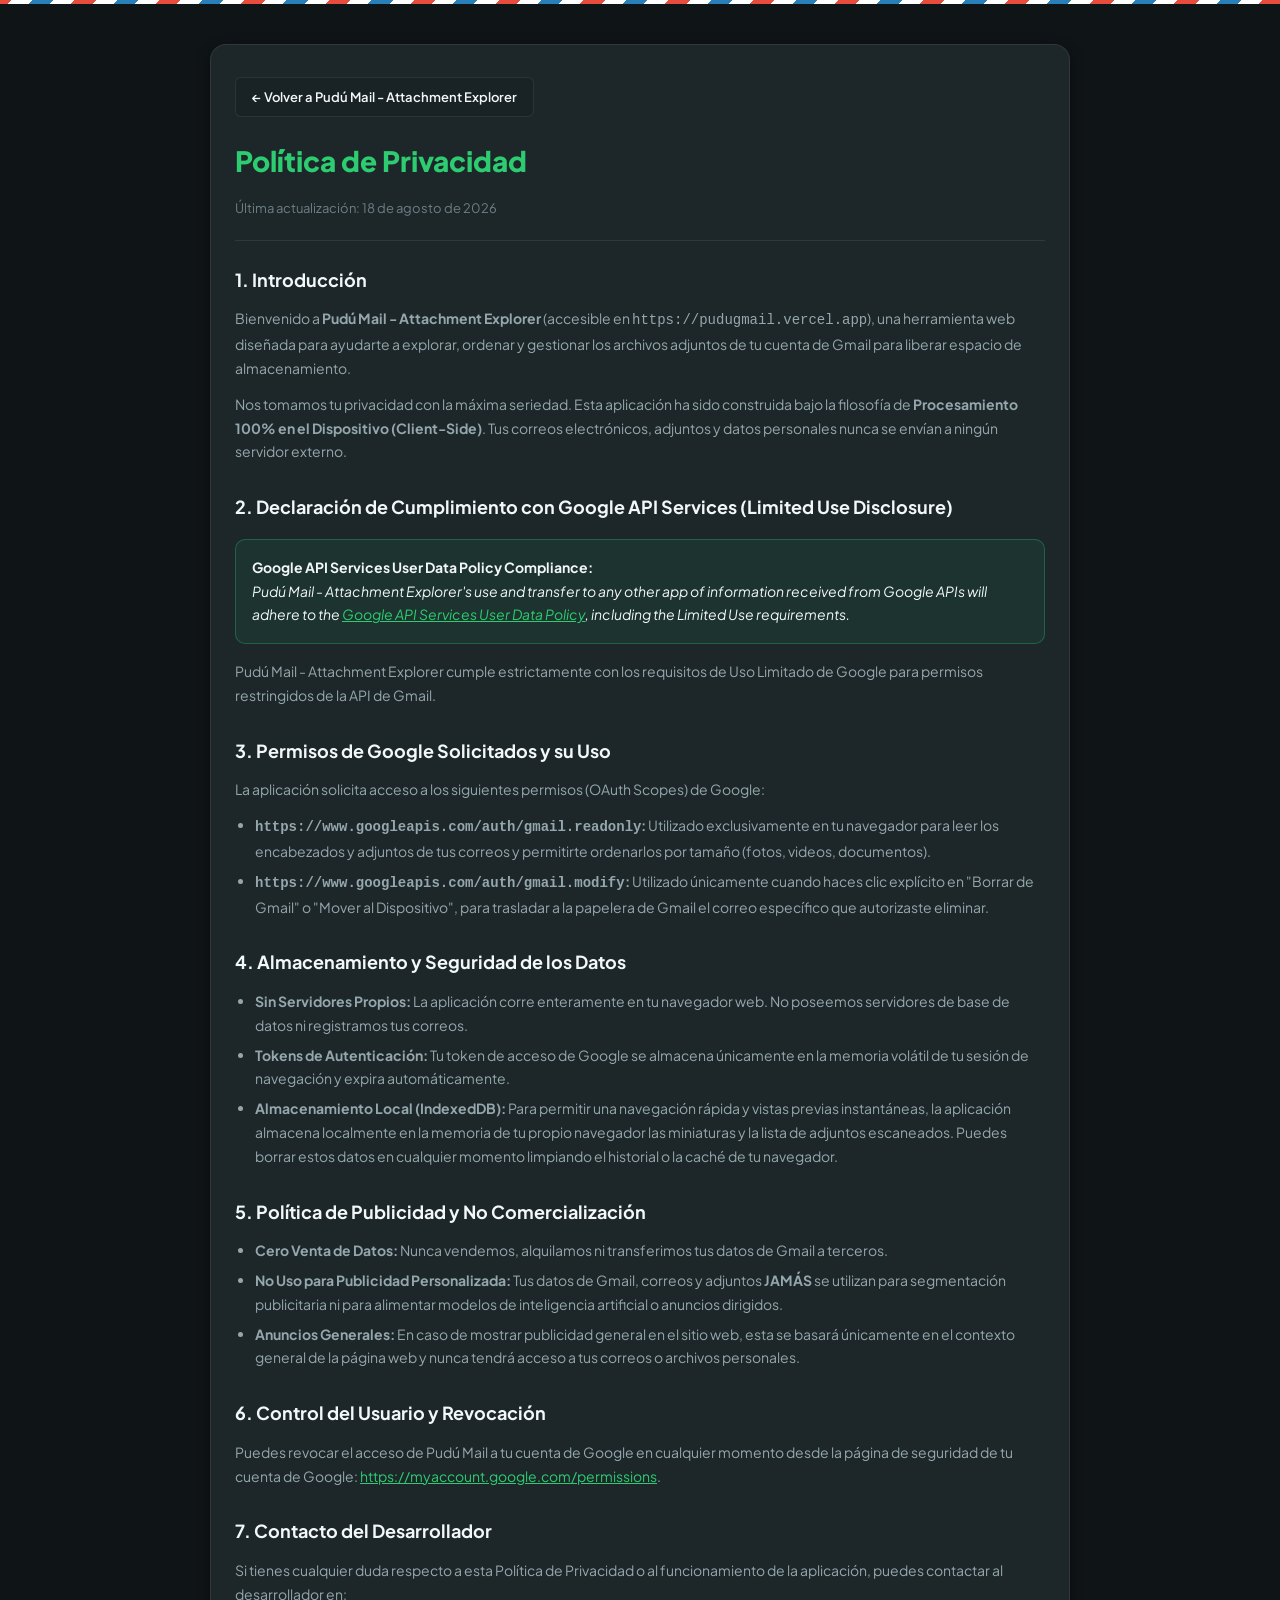
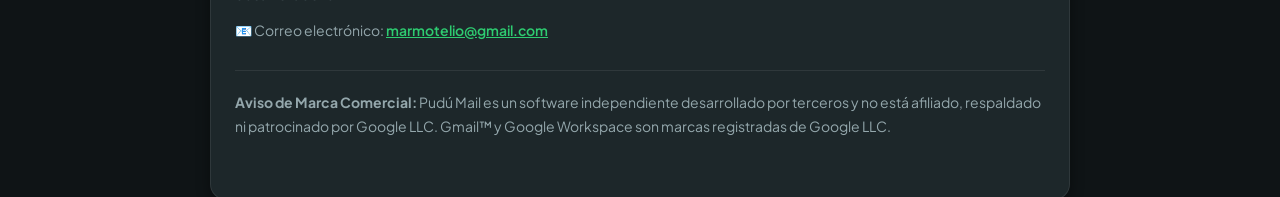
==== commit 7266634b: "fix: Exact app name matching (Pudú Mail - Attachment Explorer) and detailed purpose section for Goog" ====
--- a/privacy.html
+++ b/privacy.html
@@ -3,8 +3,8 @@
 <head>
   <meta charset="UTF-8">
   <meta name="viewport" content="width=device-width, initial-scale=1.0">
-  <title>Política de Privacidad | Pudú Mail</title>
-  <meta name="description" content="Política de Privacidad de Pudú Mail. Conoce cómo protegemos tus datos de Gmail con procesamiento 100% del lado del cliente.">
+  <title>Política de Privacidad | Pudú Mail - Attachment Explorer</title>
+  <meta name="description" content="Política de Privacidad de Pudú Mail - Attachment Explorer. Conoce cómo protegemos tus datos de Gmail con procesamiento 100% del lado del cliente.">
   <link rel="preconnect" href="https://fonts.googleapis.com">
   <link rel="preconnect" href="https://fonts.gstatic.com" crossorigin>
   <link href="https://fonts.googleapis.com/css2?family=Plus+Jakarta+Sans:wght@400;500;600;700;800&family=JetBrains+Mono:wght@500;700&display=swap" rel="stylesheet">
@@ -90,7 +90,7 @@
   <div class="airmail-ribbon"></div>
 
   <div class="legal-container">
-    <a href="index.html" class="btn-back-home">&larr; Volver a Pudú Mail</a>
+    <a href="index.html" class="btn-back-home">&larr; Volver a Pudú Mail - Attachment Explorer</a>
 
     <div class="legal-header">
       <h1>Política de Privacidad</h1>
@@ -100,7 +100,7 @@
     <div class="legal-section">
       <h2>1. Introducción</h2>
       <p>
-        Bienvenido a <strong>Pudú Mail</strong> (accesible en <code>https://pudugmail.vercel.app</code>), una herramienta web diseñada para ayudarte a explorar, ordenar y gestionar los archivos adjuntos de tu cuenta de Gmail para liberar espacio de almacenamiento.
+        Bienvenido a <strong>Pudú Mail - Attachment Explorer</strong> (accesible en <code>https://pudugmail.vercel.app</code>), una herramienta web diseñada para ayudarte a explorar, ordenar y gestionar los archivos adjuntos de tu cuenta de Gmail para liberar espacio de almacenamiento.
       </p>
       <p>
         Nos tomamos tu privacidad con la máxima seriedad. Esta aplicación ha sido construida bajo la filosofía de <strong>Procesamiento 100% en el Dispositivo (Client-Side)</strong>. Tus correos electrónicos, adjuntos y datos personales nunca se envían a ningún servidor externo.
@@ -111,10 +111,10 @@
       <h2>2. Declaración de Cumplimiento con Google API Services (Limited Use Disclosure)</h2>
       <div class="highlight-box">
         <strong>Google API Services User Data Policy Compliance:</strong><br>
-        <em>Pudú Mail's use and transfer to any other app of information received from Google APIs will adhere to the <a href="https://developers.google.com/terms/api-services-user-data-policy" target="_blank" style="color: #2ecc71; text-decoration: underline;">Google API Services User Data Policy</a>, including the Limited Use requirements.</em>
+        <em>Pudú Mail - Attachment Explorer's use and transfer to any other app of information received from Google APIs will adhere to the <a href="https://developers.google.com/terms/api-services-user-data-policy" target="_blank" style="color: #2ecc71; text-decoration: underline;">Google API Services User Data Policy</a>, including the Limited Use requirements.</em>
       </div>
       <p>
-        Pudú Mail cumple estrictamente con los requisitos de Uso Limitado de Google para permisos restringidos de la API de Gmail.
+        Pudú Mail - Attachment Explorer cumple estrictamente con los requisitos de Uso Limitado de Google para permisos restringidos de la API de Gmail.
       </p>
     </div>
 
--- a/style.css
+++ b/style.css
@@ -1576,3 +1576,54 @@
   color: #2ecc71;
 }
 
+/* App Purpose Section (Google Verification Compliance) */
+.app-purpose-section {
+  margin-top: 24px;
+  text-align: left;
+  border-top: 1px solid var(--border-subtle);
+  padding-top: 20px;
+}
+
+.app-purpose-section h3 {
+  font-size: 15px;
+  font-weight: 700;
+  color: var(--text-primary);
+  margin-bottom: 14px;
+  display: flex;
+  align-items: center;
+  gap: 6px;
+}
+
+.purpose-card {
+  background: var(--bg-surface);
+  border: 1px solid var(--border-subtle);
+  border-radius: var(--radius-md);
+  padding: 14px 16px;
+  margin-bottom: 12px;
+  font-size: 13px;
+  line-height: 1.5;
+}
+
+.purpose-card strong {
+  display: block;
+  font-size: 13px;
+  color: #2ecc71;
+  margin-bottom: 6px;
+}
+
+.purpose-card p {
+  color: var(--text-secondary);
+  margin: 0;
+}
+
+.purpose-card ul {
+  margin: 4px 0 0 0;
+  padding-left: 18px;
+  color: var(--text-secondary);
+}
+
+.purpose-card li {
+  margin-bottom: 4px;
+}
+
+
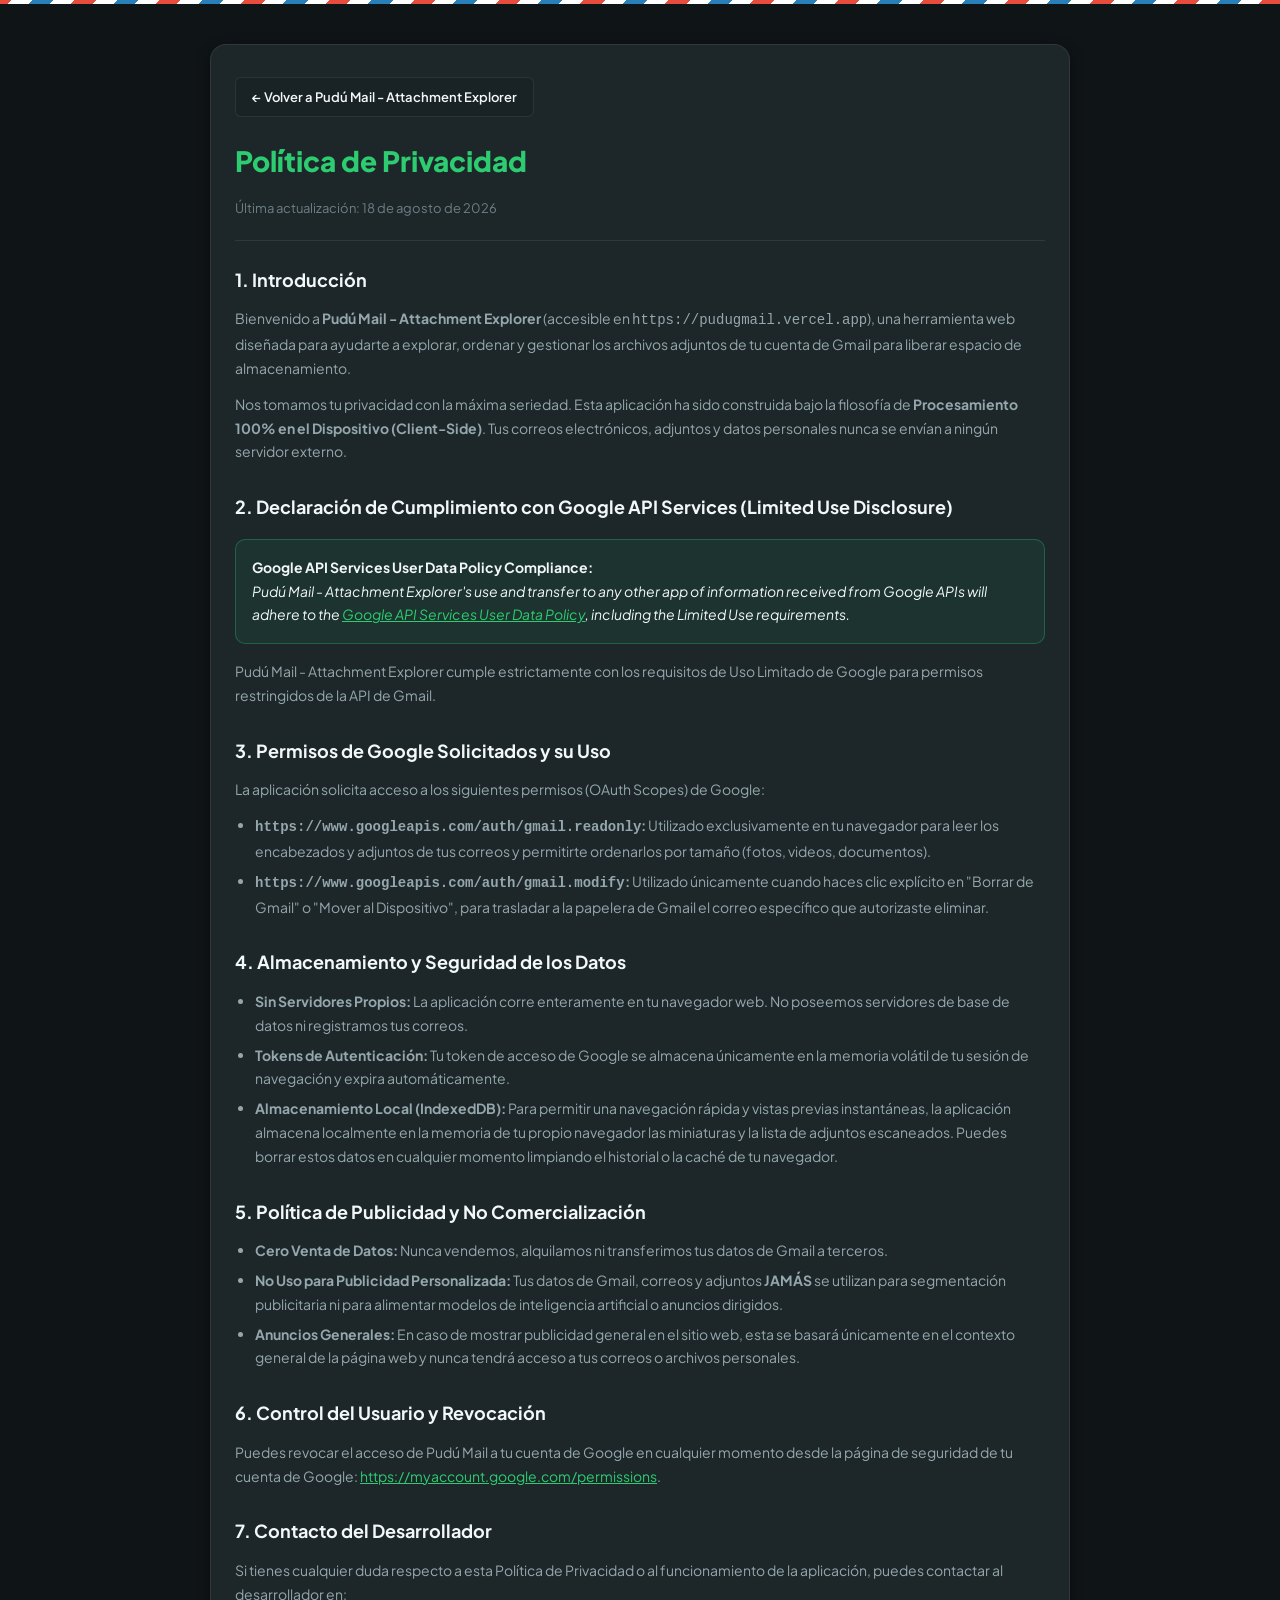
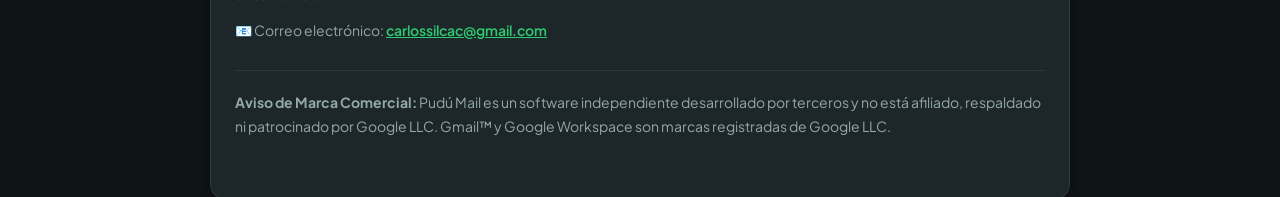
==== commit 65c31f17: "fix: Replace all contact emails to carlossilcac@gmail.com across all pages" ====
--- a/privacy.html
+++ b/privacy.html
@@ -5,6 +5,7 @@
   <meta name="viewport" content="width=device-width, initial-scale=1.0">
   <title>Política de Privacidad | Pudú Mail - Attachment Explorer</title>
   <meta name="description" content="Política de Privacidad de Pudú Mail - Attachment Explorer. Conoce cómo protegemos tus datos de Gmail con procesamiento 100% del lado del cliente.">
+  <meta name="google-site-verification" content="X44UONjThYxG4N56gQl8L9FGLAu95TPLV-yLn8dkp60" />
   <link rel="preconnect" href="https://fonts.googleapis.com">
   <link rel="preconnect" href="https://fonts.gstatic.com" crossorigin>
   <link href="https://fonts.googleapis.com/css2?family=Plus+Jakarta+Sans:wght@400;500;600;700;800&family=JetBrains+Mono:wght@500;700&display=swap" rel="stylesheet">
@@ -162,7 +163,7 @@
         Si tienes cualquier duda respecto a esta Política de Privacidad o al funcionamiento de la aplicación, puedes contactar al desarrollador en:
       </p>
       <p>
-        📧 Correo electrónico: <a href="mailto:marmotelio@gmail.com" style="color: #2ecc71; font-weight: 600;">marmotelio@gmail.com</a>
+        📧 Correo electrónico: <a href="mailto:carlossilcac@gmail.com" style="color: #2ecc71; font-weight: 600;">carlossilcac@gmail.com</a>
       </p>
     </div>
 
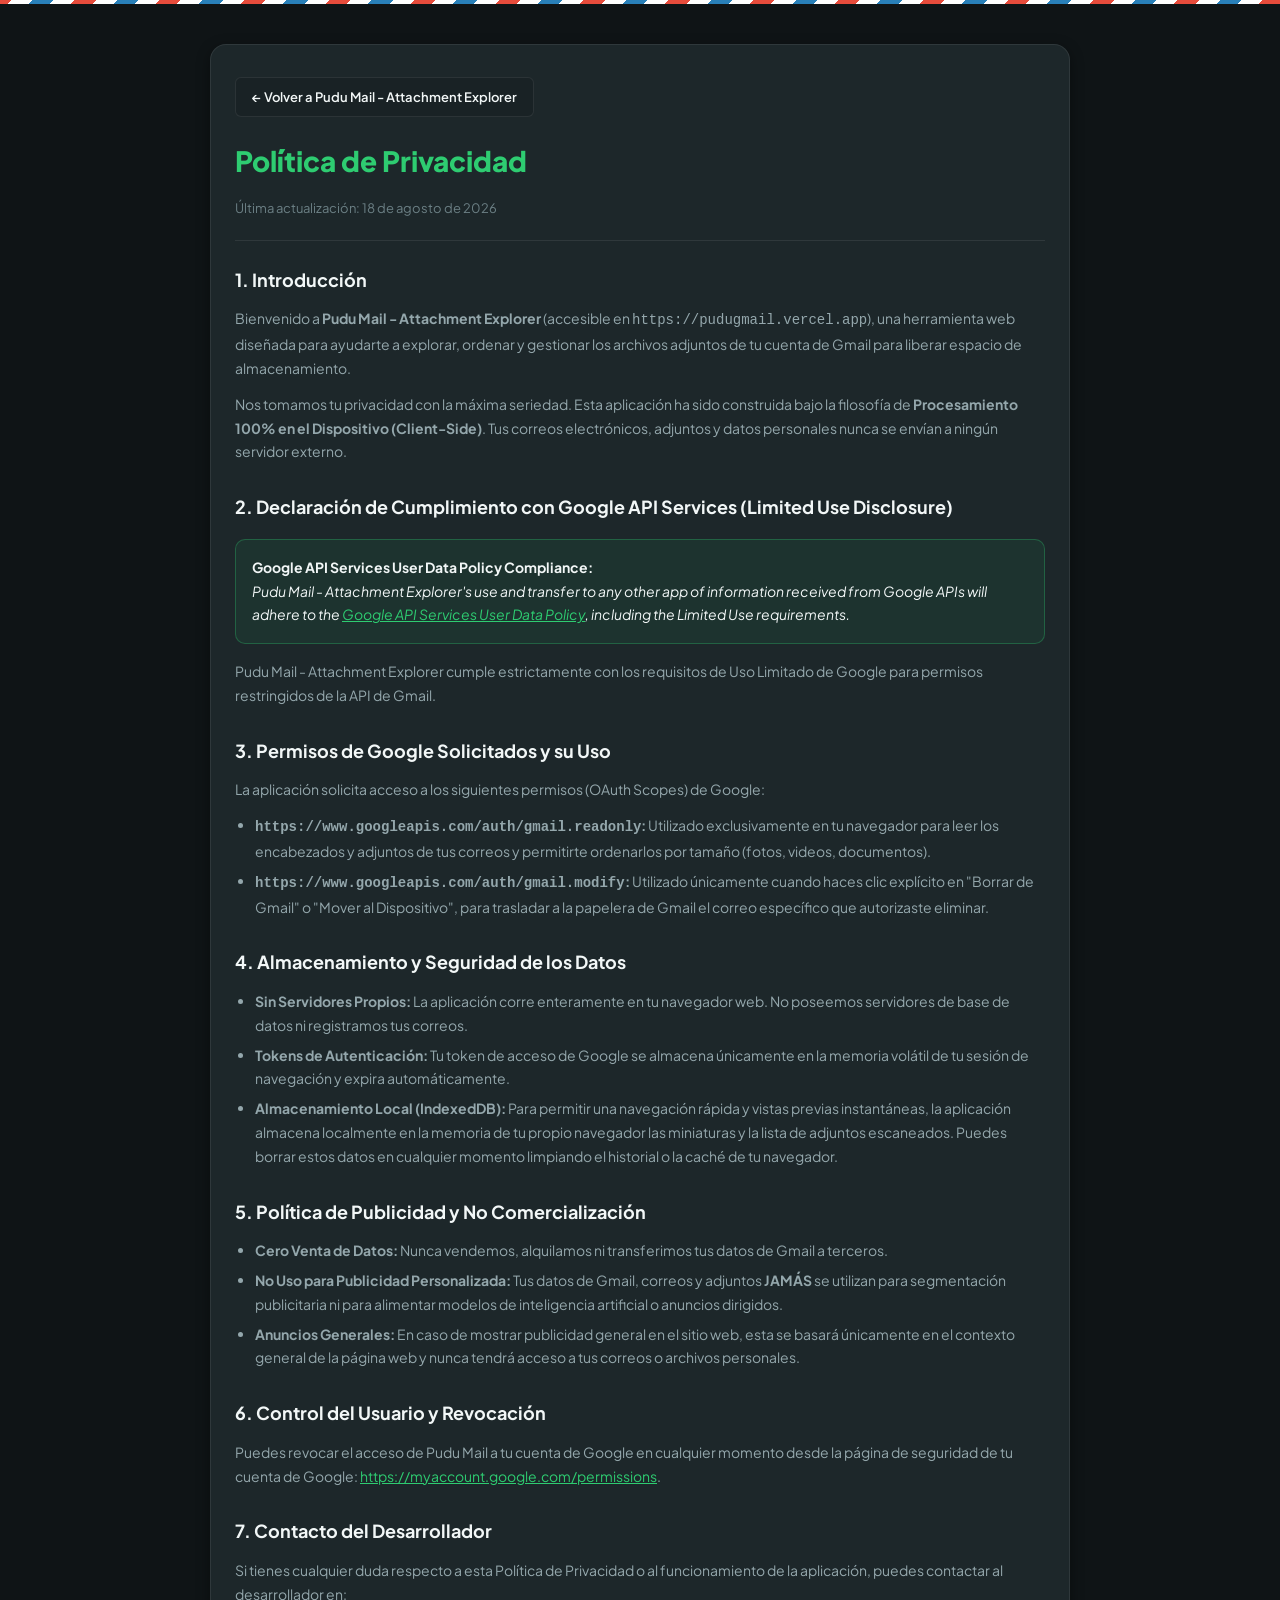
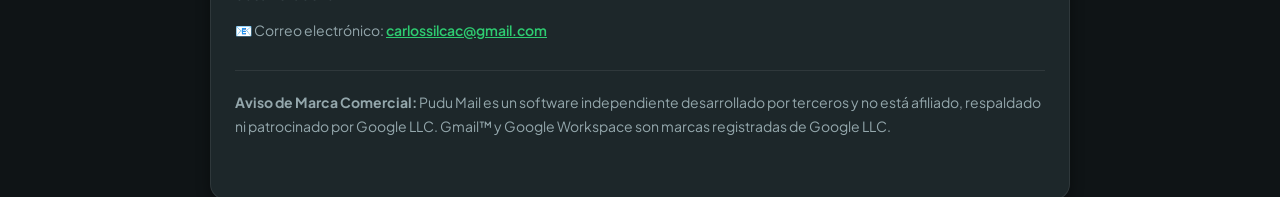
==== commit 33cc526c: "fix(compliance): Standardize Pudu Mail name without accents, add JSON-LD WebApplication schema, robo" ====
--- a/privacy.html
+++ b/privacy.html
@@ -1,10 +1,10 @@
-<!DOCTYPE html>
+﻿<!DOCTYPE html>
 <html lang="es">
 <head>
   <meta charset="UTF-8">
   <meta name="viewport" content="width=device-width, initial-scale=1.0">
-  <title>Política de Privacidad | Pudú Mail - Attachment Explorer</title>
-  <meta name="description" content="Política de Privacidad de Pudú Mail - Attachment Explorer. Conoce cómo protegemos tus datos de Gmail con procesamiento 100% del lado del cliente.">
+  <title>Política de Privacidad | Pudu Mail - Attachment Explorer</title>
+  <meta name="description" content="Política de Privacidad de Pudu Mail - Attachment Explorer. Conoce cómo protegemos tus datos de Gmail con procesamiento 100% del lado del cliente.">
   <meta name="google-site-verification" content="X44UONjThYxG4N56gQl8L9FGLAu95TPLV-yLn8dkp60" />
   <link rel="preconnect" href="https://fonts.googleapis.com">
   <link rel="preconnect" href="https://fonts.gstatic.com" crossorigin>
@@ -91,7 +91,7 @@
   <div class="airmail-ribbon"></div>
 
   <div class="legal-container">
-    <a href="index.html" class="btn-back-home">&larr; Volver a Pudú Mail - Attachment Explorer</a>
+    <a href="index.html" class="btn-back-home">&larr; Volver a Pudu Mail - Attachment Explorer</a>
 
     <div class="legal-header">
       <h1>Política de Privacidad</h1>
@@ -101,7 +101,7 @@
     <div class="legal-section">
       <h2>1. Introducción</h2>
       <p>
-        Bienvenido a <strong>Pudú Mail - Attachment Explorer</strong> (accesible en <code>https://pudugmail.vercel.app</code>), una herramienta web diseñada para ayudarte a explorar, ordenar y gestionar los archivos adjuntos de tu cuenta de Gmail para liberar espacio de almacenamiento.
+        Bienvenido a <strong>Pudu Mail - Attachment Explorer</strong> (accesible en <code>https://pudugmail.vercel.app</code>), una herramienta web diseñada para ayudarte a explorar, ordenar y gestionar los archivos adjuntos de tu cuenta de Gmail para liberar espacio de almacenamiento.
       </p>
       <p>
         Nos tomamos tu privacidad con la máxima seriedad. Esta aplicación ha sido construida bajo la filosofía de <strong>Procesamiento 100% en el Dispositivo (Client-Side)</strong>. Tus correos electrónicos, adjuntos y datos personales nunca se envían a ningún servidor externo.
@@ -112,10 +112,10 @@
       <h2>2. Declaración de Cumplimiento con Google API Services (Limited Use Disclosure)</h2>
       <div class="highlight-box">
         <strong>Google API Services User Data Policy Compliance:</strong><br>
-        <em>Pudú Mail - Attachment Explorer's use and transfer to any other app of information received from Google APIs will adhere to the <a href="https://developers.google.com/terms/api-services-user-data-policy" target="_blank" style="color: #2ecc71; text-decoration: underline;">Google API Services User Data Policy</a>, including the Limited Use requirements.</em>
+        <em>Pudu Mail - Attachment Explorer's use and transfer to any other app of information received from Google APIs will adhere to the <a href="https://developers.google.com/terms/api-services-user-data-policy" target="_blank" style="color: #2ecc71; text-decoration: underline;">Google API Services User Data Policy</a>, including the Limited Use requirements.</em>
       </div>
       <p>
-        Pudú Mail - Attachment Explorer cumple estrictamente con los requisitos de Uso Limitado de Google para permisos restringidos de la API de Gmail.
+        Pudu Mail - Attachment Explorer cumple estrictamente con los requisitos de Uso Limitado de Google para permisos restringidos de la API de Gmail.
       </p>
     </div>
 
@@ -153,7 +153,7 @@
     <div class="legal-section">
       <h2>6. Control del Usuario y Revocación</h2>
       <p>
-        Puedes revocar el acceso de Pudú Mail a tu cuenta de Google en cualquier momento desde la página de seguridad de tu cuenta de Google: <a href="https://myaccount.google.com/permissions" target="_blank" style="color: #2ecc71;">https://myaccount.google.com/permissions</a>.
+        Puedes revocar el acceso de Pudu Mail a tu cuenta de Google en cualquier momento desde la página de seguridad de tu cuenta de Google: <a href="https://myaccount.google.com/permissions" target="_blank" style="color: #2ecc71;">https://myaccount.google.com/permissions</a>.
       </p>
     </div>
 
@@ -169,7 +169,7 @@
 
     <div class="legal-section" style="border-top: 1px solid var(--border-subtle); padding-top: 20px; font-size: 12px; color: var(--text-muted);">
       <p>
-        <strong>Aviso de Marca Comercial:</strong> Pudú Mail es un software independiente desarrollado por terceros y no está afiliado, respaldado ni patrocinado por Google LLC. Gmail™ y Google Workspace son marcas registradas de Google LLC.
+        <strong>Aviso de Marca Comercial:</strong> Pudu Mail es un software independiente desarrollado por terceros y no está afiliado, respaldado ni patrocinado por Google LLC. Gmail™ y Google Workspace son marcas registradas de Google LLC.
       </p>
     </div>
   </div>
--- a/style.css
+++ b/style.css
@@ -1,5 +1,5 @@
 /* ==========================================================================
-   PUDÚ GMAIL - CHILEAN POSTAL THEME
+   Pudu GMAIL - CHILEAN POSTAL THEME
    Warm Southern Chilean Forest & Vintage Post Office Aesthetics
    ========================================================================== */
 
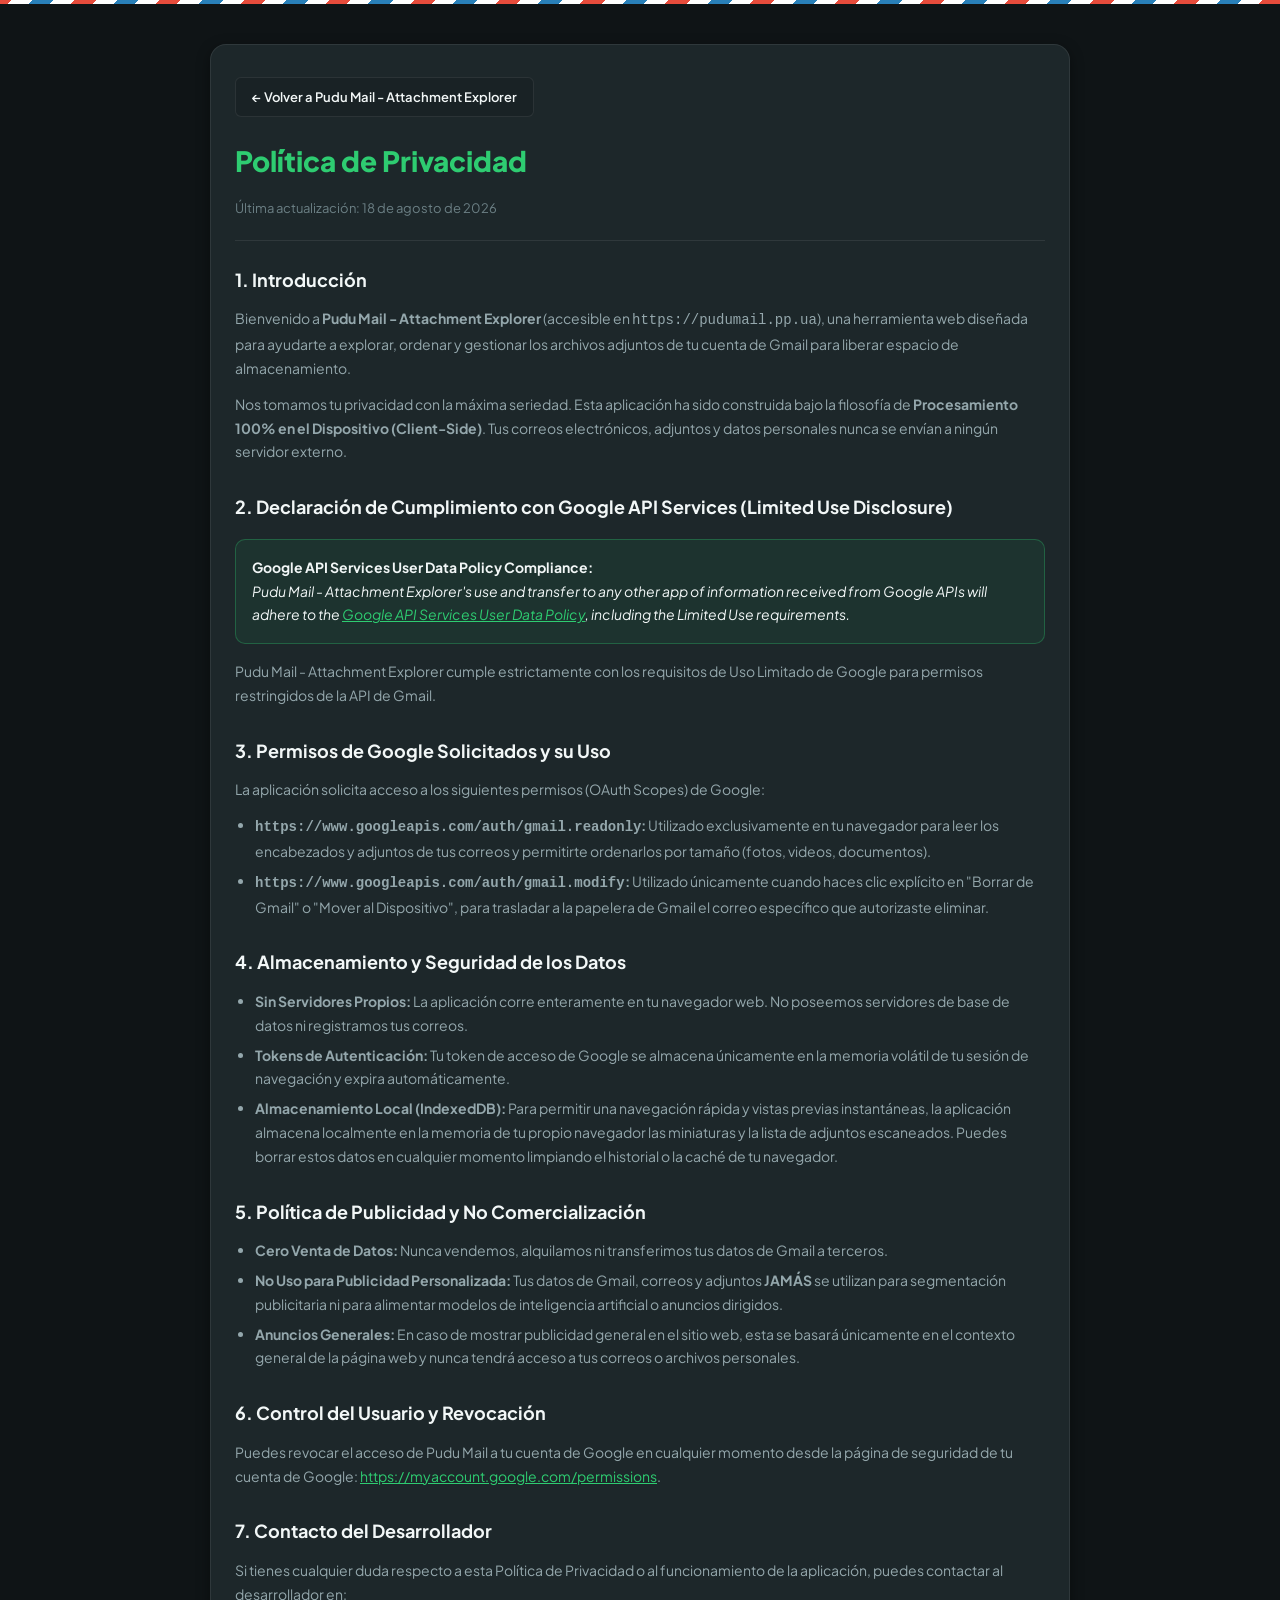
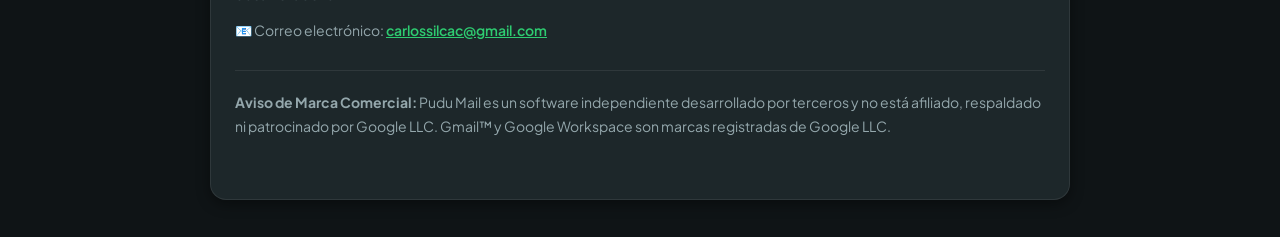
==== commit c32b8763: "fix: Update domain to pudumail.pp.ua, fix landing page hero layout clipping, and polish purpose card" ====
--- a/privacy.html
+++ b/privacy.html
@@ -5,7 +5,6 @@
   <meta name="viewport" content="width=device-width, initial-scale=1.0">
   <title>Política de Privacidad | Pudu Mail - Attachment Explorer</title>
   <meta name="description" content="Política de Privacidad de Pudu Mail - Attachment Explorer. Conoce cómo protegemos tus datos de Gmail con procesamiento 100% del lado del cliente.">
-  <meta name="google-site-verification" content="X44UONjThYxG4N56gQl8L9FGLAu95TPLV-yLn8dkp60" />
   <link rel="preconnect" href="https://fonts.googleapis.com">
   <link rel="preconnect" href="https://fonts.gstatic.com" crossorigin>
   <link href="https://fonts.googleapis.com/css2?family=Plus+Jakarta+Sans:wght@400;500;600;700;800&family=JetBrains+Mono:wght@500;700&display=swap" rel="stylesheet">
@@ -101,7 +100,7 @@
     <div class="legal-section">
       <h2>1. Introducción</h2>
       <p>
-        Bienvenido a <strong>Pudu Mail - Attachment Explorer</strong> (accesible en <code>https://pudugmail.vercel.app</code>), una herramienta web diseñada para ayudarte a explorar, ordenar y gestionar los archivos adjuntos de tu cuenta de Gmail para liberar espacio de almacenamiento.
+        Bienvenido a <strong>Pudu Mail - Attachment Explorer</strong> (accesible en <code>https://pudumail.pp.ua</code>), una herramienta web diseñada para ayudarte a explorar, ordenar y gestionar los archivos adjuntos de tu cuenta de Gmail para liberar espacio de almacenamiento.
       </p>
       <p>
         Nos tomamos tu privacidad con la máxima seriedad. Esta aplicación ha sido construida bajo la filosofía de <strong>Procesamiento 100% en el Dispositivo (Client-Side)</strong>. Tus correos electrónicos, adjuntos y datos personales nunca se envían a ningún servidor externo.
--- a/style.css
+++ b/style.css
@@ -53,8 +53,10 @@
   font-family: var(--font-main);
   background-color: var(--bg-app);
   color: var(--text-primary);
-  height: 100vh;
-  overflow: hidden;
+  min-height: 100vh;
+  min-height: 100dvh;
+  overflow-x: hidden;
+  overflow-y: auto;
   display: flex;
   flex-direction: column;
   -webkit-font-smoothing: antialiased;
@@ -81,32 +83,34 @@
 }
 
 /* --------------------------------------------------------------------------
-   Zero-Friction Authentication Hero Screen
+   Zero-Friction Authentication Hero Screen (Landing Page)
    -------------------------------------------------------------------------- */
 .login-hero-container {
   flex: 1;
   display: flex;
-  align-items: center;
+  align-items: flex-start;
   justify-content: center;
-  padding: 24px;
-  background: radial-gradient(circle at center, #1b2629 0%, #0d1214 100%);
-  overflow-y: auto;
+  padding: 44px 20px 60px;
+  background: radial-gradient(circle at 50% 20%, #1b2629 0%, #0d1214 100%);
+  overflow-y: visible;
+  width: 100%;
 }
 
 .login-hero-card {
   background: var(--bg-card);
   border: 1px solid var(--border-wood);
   border-radius: var(--radius-xl);
-  padding: 40px 32px;
-  max-width: 480px;
+  padding: 40px 36px;
+  max-width: 780px;
   width: 100%;
   text-align: center;
   box-shadow: var(--shadow-lg);
   display: flex;
   flex-direction: column;
   align-items: center;
-  gap: 14px;
+  gap: 16px;
   animation: fadeIn 0.3s ease;
+  margin: 0 auto;
 }
 
 .hero-pudu-box {
@@ -117,39 +121,44 @@
   border: 3px solid #2ecc71;
   box-shadow: 0 4px 20px rgba(46, 204, 113, 0.35);
   margin-bottom: 2px;
+  flex-shrink: 0;
 }
 .hero-pudu-img { width: 100%; height: 100%; object-fit: cover; }
 
-.login-hero-card h2 {
-  font-size: 26px;
+.login-hero-card h1 {
+  font-size: 28px;
   font-weight: 800;
-  color: #fff;
+  color: #ffffff;
   letter-spacing: -0.5px;
+  line-height: 1.25;
+  margin: 0;
 }
 
 .hero-badge {
-  font-size: 10px;
+  font-size: 11px;
   font-weight: 700;
   background: rgba(231, 76, 60, 0.2);
   color: #ff7675;
-  padding: 3px 8px;
+  padding: 4px 10px;
   border-radius: 12px;
   letter-spacing: 0.5px;
 }
 
 .hero-subtitle {
-  font-size: 13px;
-  color: var(--text-secondary);
-  line-height: 1.5;
-  max-width: 380px;
-  margin-bottom: 6px;
+  font-size: 14px;
+  color: var(--text-secondary);
+  line-height: 1.6;
+  max-width: 580px;
+  margin-bottom: 4px;
 }
 
 .hero-action-box {
   width: 100%;
+  max-width: 420px;
   display: flex;
   flex-direction: column;
   gap: 12px;
+  margin: 4px auto;
 }
 
 .btn-google-direct {
@@ -157,7 +166,7 @@
   color: #1f2937;
   border: none;
   border-radius: var(--radius-md);
-  padding: 14px 20px;
+  padding: 14px 24px;
   font-family: inherit;
   font-size: 15px;
   font-weight: 700;
@@ -168,6 +177,7 @@
   cursor: pointer;
   box-shadow: 0 4px 14px rgba(0, 0, 0, 0.3);
   transition: all 0.2s cubic-bezier(0.16, 1, 0.3, 1);
+  width: 100%;
 }
 
 .btn-google-direct:hover {
@@ -177,31 +187,137 @@
 }
 
 .hero-privacy-note {
+  font-size: 12px;
+  color: var(--text-muted);
+  line-height: 1.5;
+}
+
+.hero-footer-features {
+  display: grid;
+  grid-template-columns: repeat(3, 1fr);
+  width: 100%;
+  border-top: 1px solid var(--border-subtle);
+  border-bottom: 1px solid var(--border-subtle);
+  padding: 16px 0;
+  margin: 6px 0;
+  gap: 14px;
+}
+
+.hero-feature-item {
+  display: flex;
+  flex-direction: column;
+  align-items: center;
+  gap: 4px;
+  padding: 8px;
+}
+.hero-feature-item span { font-size: 22px; margin-bottom: 2px; }
+.hero-feature-item strong { font-size: 12px; color: var(--text-primary); }
+.hero-feature-item small { font-size: 11px; color: var(--text-muted); text-align: center; }
+
+/* --------------------------------------------------------------------------
+   App Purpose Section (Google OAuth Verification Compliance)
+   -------------------------------------------------------------------------- */
+.app-purpose-section {
+  width: 100%;
+  display: flex;
+  flex-direction: column;
+  gap: 14px;
+  margin-top: 8px;
+  text-align: left;
+}
+
+.app-purpose-section h3 {
+  font-size: 15px;
+  font-weight: 700;
+  color: #2ecc71;
+  border-bottom: 1px solid var(--border-subtle);
+  padding-bottom: 8px;
+}
+
+.purpose-card {
+  background: rgba(255, 255, 255, 0.03);
+  border: 1px solid var(--border-subtle);
+  border-radius: var(--radius-md);
+  padding: 14px 18px;
+  display: flex;
+  flex-direction: column;
+  gap: 6px;
+}
+
+.purpose-card strong {
+  font-size: 13px;
+  color: #f2f7f7;
+  font-weight: 700;
+}
+
+.purpose-card p, .purpose-card ul {
+  font-size: 12.5px;
+  color: var(--text-secondary);
+  line-height: 1.6;
+}
+
+.purpose-card ul {
+  padding-left: 18px;
+  display: flex;
+  flex-direction: column;
+  gap: 4px;
+}
+
+.purpose-card code {
+  background: rgba(46, 204, 113, 0.15);
+  color: #2ecc71;
+  padding: 2px 6px;
+  border-radius: 4px;
+  font-family: var(--font-mono);
+  font-size: 11.5px;
+}
+
+/* --------------------------------------------------------------------------
+   Hero Legal Footer (Google Verification Mandatory Links)
+   -------------------------------------------------------------------------- */
+.hero-legal-footer {
+  width: 100%;
+  border-top: 1px solid var(--border-subtle);
+  padding-top: 16px;
+  margin-top: 8px;
+  display: flex;
+  flex-direction: column;
+  gap: 8px;
+  align-items: center;
+}
+
+.legal-links {
+  display: flex;
+  align-items: center;
+  justify-content: center;
+  flex-wrap: wrap;
+  gap: 12px;
+  font-size: 12.5px;
+}
+
+.legal-links a {
+  color: #3498db;
+  text-decoration: none;
+  font-weight: 600;
+  transition: color 0.2s ease;
+}
+
+.legal-links a:hover {
+  color: #2ecc71;
+  text-decoration: underline;
+}
+
+.legal-links span {
+  color: var(--text-muted);
+}
+
+.trademark-disclaimer {
   font-size: 11px;
   color: var(--text-muted);
-  line-height: 1.4;
-}
-
-.hero-footer-features {
-  display: flex;
-  justify-content: space-between;
-  width: 100%;
-  border-top: 1px solid var(--border-subtle);
-  padding-top: 16px;
-  margin-top: 6px;
-  gap: 10px;
-}
-
-.hero-feature-item {
-  display: flex;
-  flex-direction: column;
-  align-items: center;
-  gap: 2px;
-  flex: 1;
-}
-.hero-feature-item span { font-size: 18px; margin-bottom: 2px; }
-.hero-feature-item strong { font-size: 11px; color: var(--text-primary); }
-.hero-feature-item small { font-size: 10px; color: var(--text-muted); text-align: center; }
+  line-height: 1.5;
+  max-width: 650px;
+  text-align: center;
+}
 
 /* --------------------------------------------------------------------------
    Layout
@@ -1626,4 +1742,3 @@
   margin-bottom: 4px;
 }
 
-
